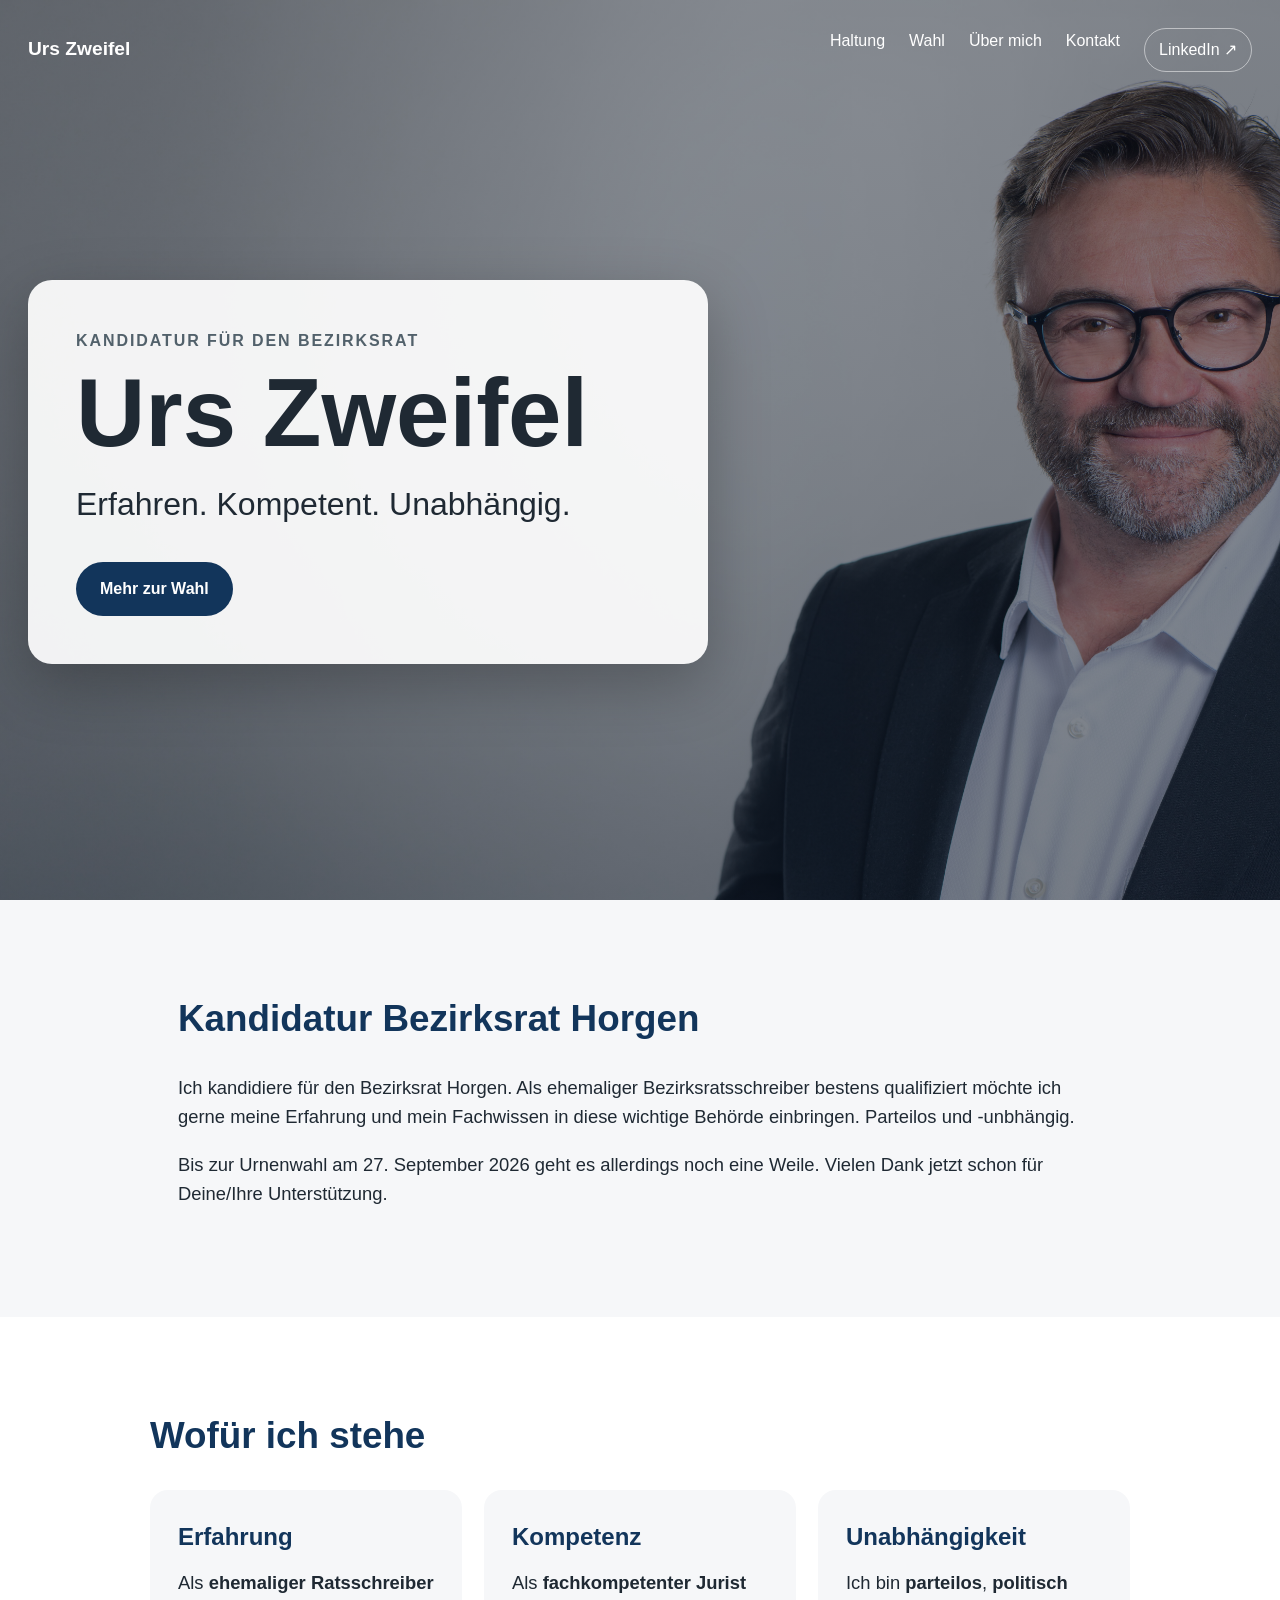
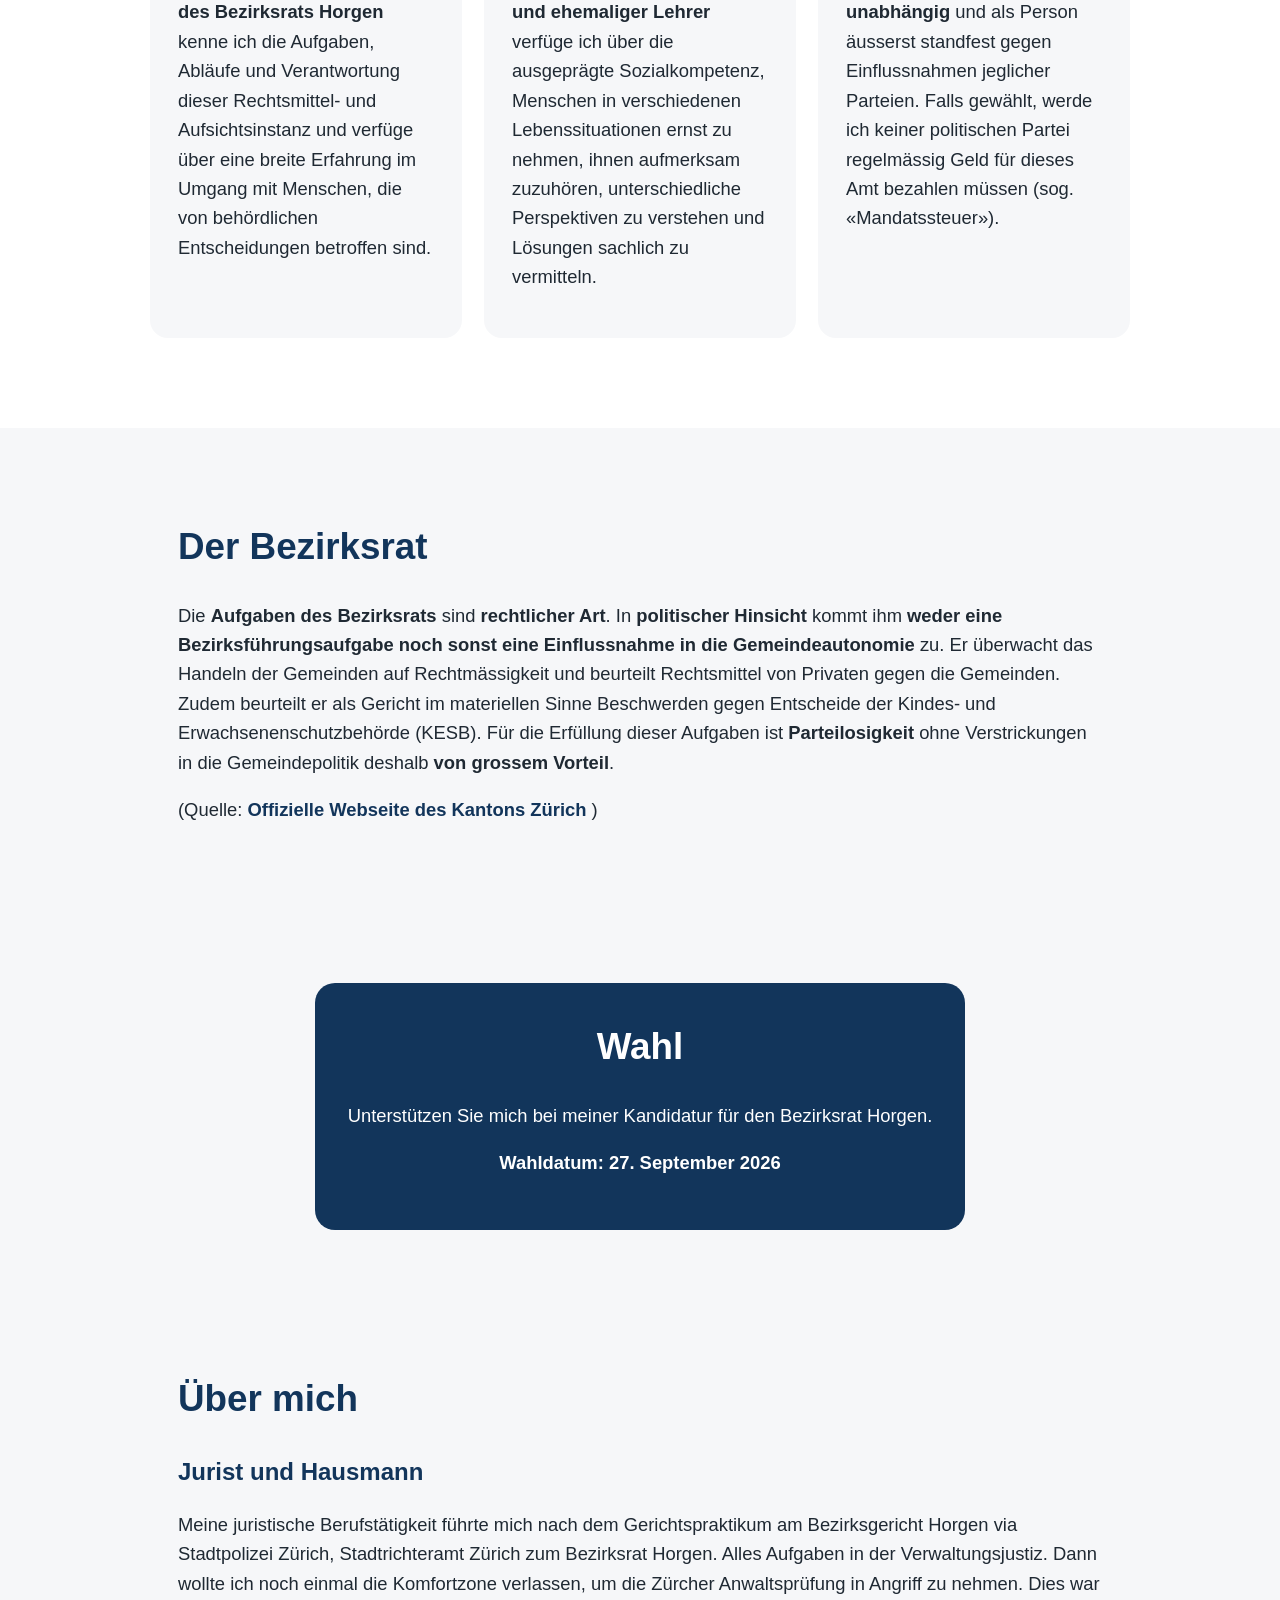
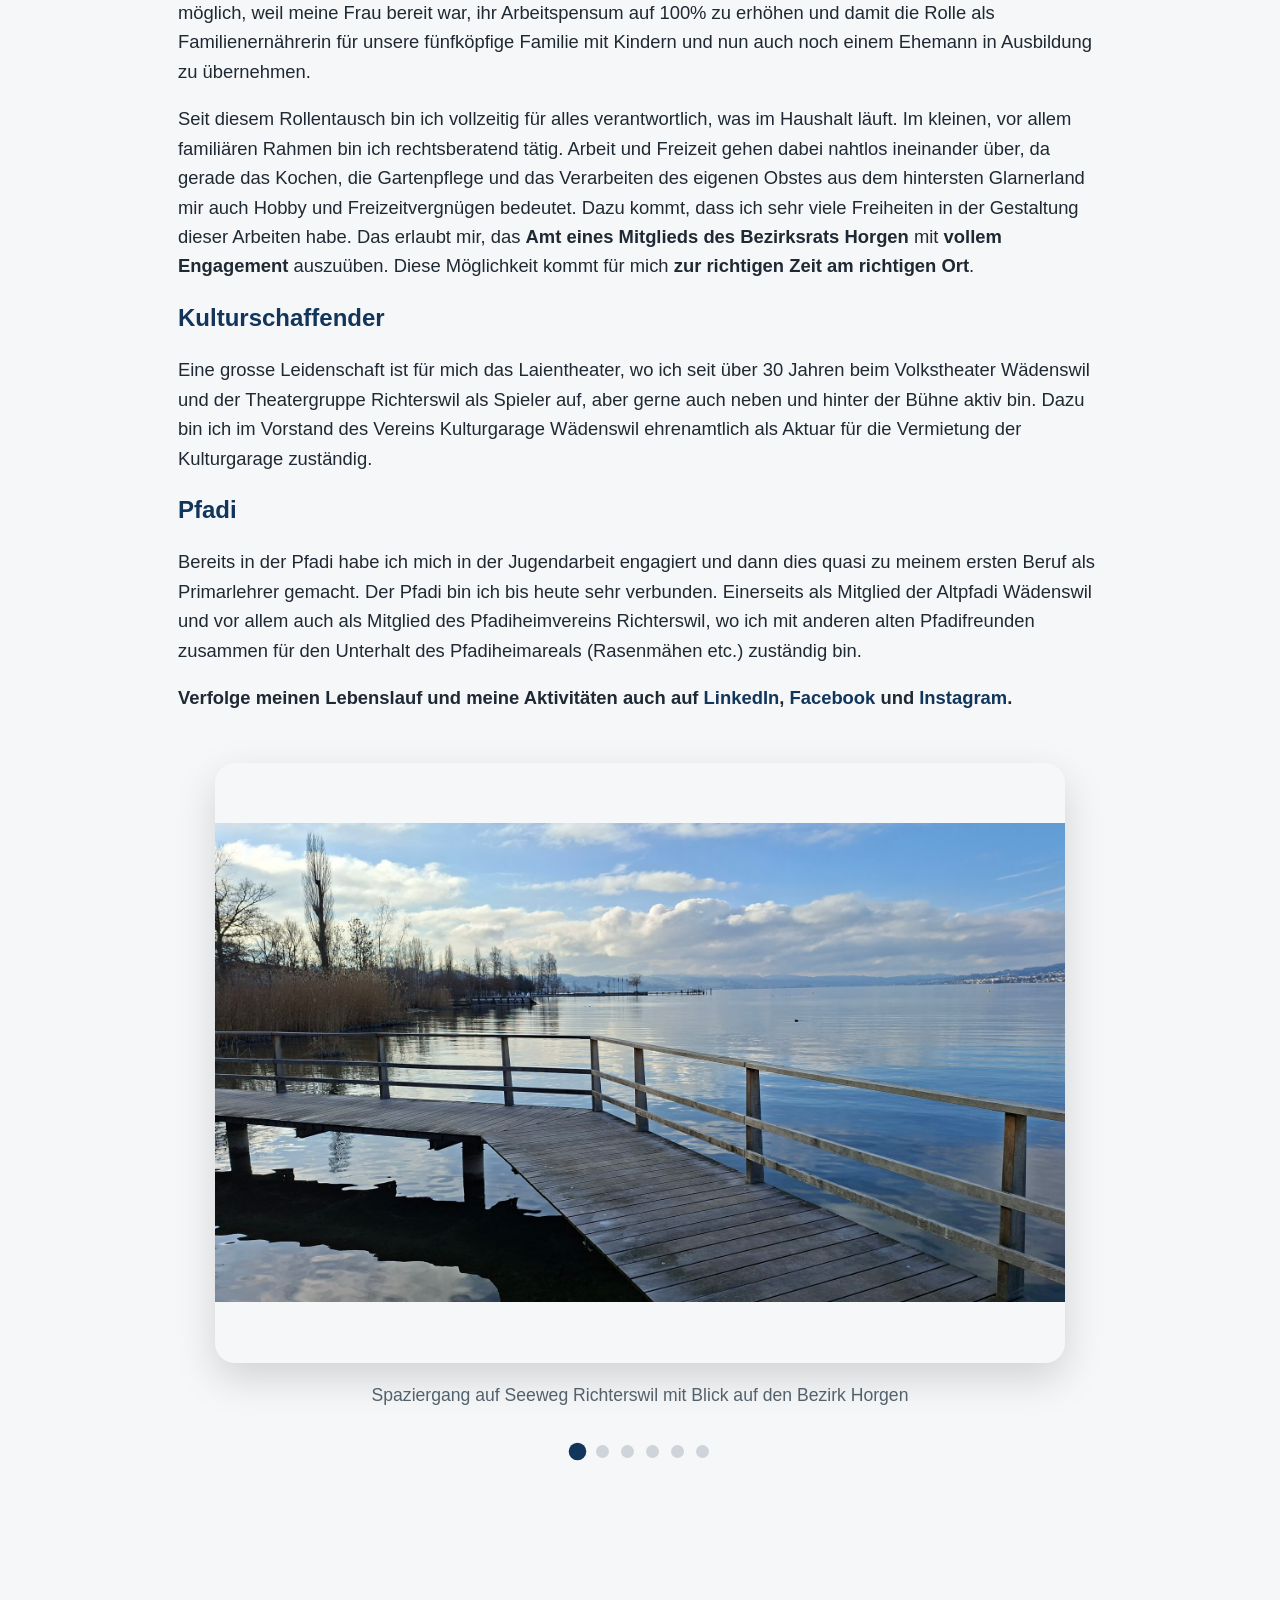
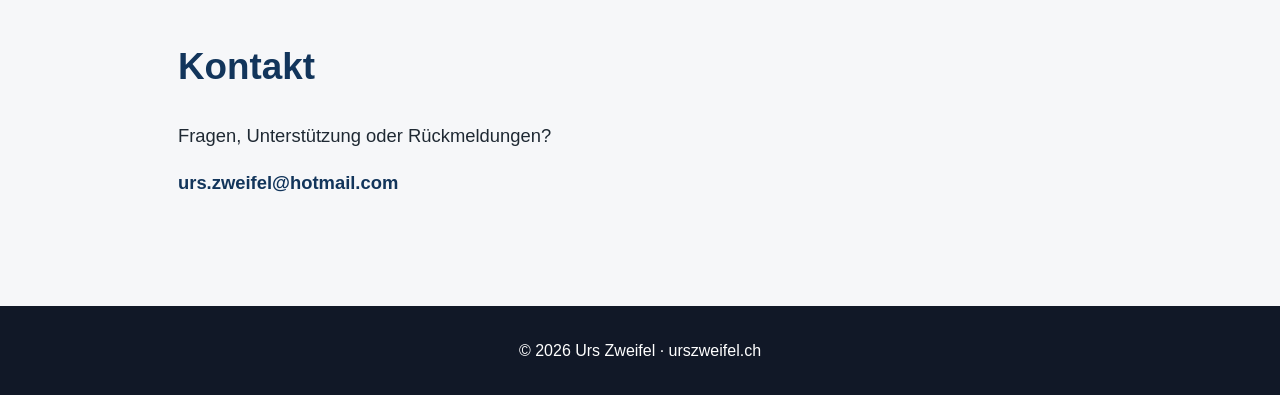
==== index.html @ 8e3e00e6 "fixed error syntax" ====
<!DOCTYPE html>

<html lang="de">
<head>
  <meta charset="UTF-8" />
  <meta name="viewport" content="width=device-width, initial-scale=1.0" />
  <title>Urs Zweifel – Bezirksrat</title>
  <link rel="icon" type="image/png" href="favicon.jpeg">
  <link rel="stylesheet" href="style.css" />
</head>

<body>

<header class="hero">
  <nav class="nav">
    <div class="logo">Urs Zweifel</div>
    <div class="nav-links">
      <a href="#haltung">Haltung</a>
      <a href="#wahl">Wahl</a>
      <a href="#ueber">Über mich</a>
      <a href="#kontakt">Kontakt</a>
      <a href="https://www.linkedin.com/in/urs-martin-zweifel-808043a4/"
       target="_blank"
       rel="noopener noreferrer">
       LinkedIn ↗
      </a>
    </div>
  </nav>

  <div class="hero-card">
    <p class="eyebrow">Kandidatur für den Bezirksrat</p>
    <h1>Urs Zweifel</h1>
    <h2>Erfahren. Kompetent. Unabhängig.</h2>
    <a href="#wahl" class="button">Mehr zur Wahl</a>
    <a href="https://www.linkedin.com/in/urs-martin-zweifel-808043a4/"
        class="button linkedin-button"
        target="_blank"
        rel="noopener noreferrer">
        LinkedIn ↗
    </a>  
  </div>
</header>

<main>
   <section class="section">
    <h2>Kandidatur Bezirksrat Horgen </h2>
    <p>Ich kandidiere für den Bezirksrat Horgen.  Als ehemaliger Bezirksratsschreiber 
      bestens qualifiziert möchte ich gerne meine Erfahrung und mein Fachwissen in 
      diese wichtige Behörde einbringen. Parteilos und -unbhängig.
    </p>
    <p>Bis zur Urnenwahl am 27. September 2026 geht es allerdings noch eine Weile. Vielen 
        Dank jetzt schon für Deine/Ihre Unterstützung.</p>
  </section>

  <section id="haltung" class="section alt">
    <h2>Wofür ich stehe</h2>
    <div class="cards">
      <div class="card">
        <h3>Erfahrung</h3>
        <p>
          Als <strong>ehemaliger Ratsschreiber des Bezirksrats Horgen</strong> kenne ich die Aufgaben, 
          Abläufe und Verantwortung dieser Rechtsmittel- und Aufsichtsinstanz und verfüge über eine 
          breite Erfahrung im Umgang mit Menschen, die von behördlichen Entscheidungen 
          betroffen sind. 
        </p>
      </div>
      <div class="card">
        <h3>Kompetenz</h3>
        <p>
          Als <strong>fachkompetenter Jurist und ehemaliger Lehrer</strong> verfüge 
          ich über die ausgeprägte Sozialkompetenz, Menschen 
          in verschiedenen Lebenssituationen ernst zu nehmen, ihnen aufmerksam zuzuhören, 
          unterschiedliche Perspektiven zu verstehen und Lösungen sachlich zu vermitteln.
        </p>
      </div>
      <div class="card">
        <h3>Unabhängigkeit</h3>
        <p>
          Ich bin <strong>parteilos</strong>, <strong>politisch unabhängig</strong> und als 
          Person äusserst standfest gegen 
          Einflussnahmen jeglicher Parteien. Falls gewählt, werde ich keiner politischen 
          Partei regelmässig Geld für dieses Amt bezahlen müssen (sog. «Mandatssteuer»). 
        </p>
      </div>
    </div>
  </section>

  <section class="section">
    <h2>Der Bezirksrat </h2>
    <p>
      Die <strong>Aufgaben des Bezirksrats</strong> sind <strong>rechtlicher Art</strong>. In <strong>politischer Hinsicht</strong> kommt ihm 
      <strong>weder eine Bezirksführungsaufgabe noch sonst eine Einflussnahme in die 
      Gemeindeautonomie</strong> zu. Er überwacht das Handeln der Gemeinden auf Rechtmässigkeit 
      und beurteilt Rechtsmittel von Privaten gegen die Gemeinden. Zudem beurteilt er als Gericht 
      im materiellen Sinne Beschwerden gegen Entscheide der Kindes- und Erwachsenenschutzbehörde 
      (KESB). Für die Erfüllung dieser Aufgaben ist <strong>Parteilosigkeit</strong> ohne 
      Verstrickungen in die Gemeindepolitik deshalb <strong>von grossem Vorteil</strong>. 
    </p>
    <p>
      (Quelle: 
      <a href="https://www.zh.ch/de/direktion-der-justiz-und-des-innern/statthalteraemter-bezirksratskanzleien.html#-1098118366"
         target="_blank"
         rel="noopener noreferrer">
        Offizielle Webseite des Kantons Zürich
      </a>
      )
    </p>
  </section>

  <section id="wahl" class="section highlight">
    <h2>Wahl</h2>
    <p>
      Unterstützen Sie mich bei meiner Kandidatur für den Bezirksrat Horgen.
    </p>
    <p>
      <strong>Wahldatum: 27. September 2026</strong>
    </p>
  </section>

  <section id="ueber" class="section">
    <h2>Über mich</h2>
    <h3>Jurist und Hausmann</h3>
    <p>
      Meine juristische Berufstätigkeit führte mich nach dem Gerichtspraktikum am 
      Bezirksgericht Horgen via Stadtpolizei Zürich, Stadtrichteramt Zürich zum Bezirksrat 
      Horgen. Alles Aufgaben in der Verwaltungsjustiz. Dann wollte ich noch einmal die 
      Komfortzone verlassen, um die Zürcher Anwaltsprüfung in Angriff zu nehmen. Dies 
      war möglich, weil meine Frau bereit war, ihr Arbeitspensum auf 100% zu erhöhen 
      und damit die Rolle als Familienernährerin für unsere fünfköpfige Familie mit Kindern 
      und nun auch noch einem Ehemann in Ausbildung zu übernehmen.
    </p>
    <p>
      Seit diesem Rollentausch bin ich vollzeitig für alles verantwortlich, 
      was im Haushalt läuft. Im kleinen, vor allem familiären Rahmen bin ich rechtsberatend 
      tätig. Arbeit und Freizeit gehen dabei nahtlos ineinander über, da gerade das Kochen, 
      die Gartenpflege und das Verarbeiten des eigenen Obstes aus dem hintersten Glarnerland 
      mir auch Hobby und Freizeitvergnügen bedeutet. Dazu kommt, dass ich sehr viele 
      Freiheiten in der Gestaltung dieser Arbeiten habe. Das erlaubt 
      mir, das <strong>Amt eines Mitglieds des Bezirksrats Horgen</strong> mit <strong>vollem Engagement</strong> auszuüben. 
      Diese Möglichkeit kommt für mich <strong>zur richtigen Zeit am richtigen Ort</strong>. 
    </p>
    <h3>Kulturschaffender</h3>
    <p>
      Eine grosse Leidenschaft ist für mich das Laientheater, wo ich seit über 30 Jahren beim 
      Volkstheater Wädenswil und der Theatergruppe Richterswil als Spieler auf,
       aber gerne auch neben und hinter der Bühne aktiv bin. Dazu bin ich im Vorstand des Vereins Kulturgarage Wädenswil 
       ehrenamtlich als Aktuar für die Vermietung der Kulturgarage zuständig.
    </p>
    <h3>Pfadi</h3>
    <p>Bereits in der Pfadi habe ich mich in der Jugendarbeit engagiert und dann dies quasi 
      zu meinem ersten Beruf als Primarlehrer gemacht. Der Pfadi bin ich bis heute sehr verbunden. 
      Einerseits als Mitglied der Altpfadi Wädenswil und vor allem auch als Mitglied des Pfadiheimvereins Richterswil, 
      wo ich mit anderen alten Pfadifreunden zusammen für den Unterhalt des Pfadiheimareals (Rasenmähen etc.) 
      zuständig bin.
    </p>
    <p>
      <strong>Verfolge meinen Lebenslauf und meine Aktivitäten auch auf
      <a href="https://www.linkedin.com/in/urs-martin-zweifel-808043a4/"
        target="_blank"
        rel="noopener noreferrer">
        LinkedIn</a>,
      <a href="https://www.facebook.com/urs.zweifel/"
        target="_blank"
        rel="noopener noreferrer">
        Facebook</a> und
      <a href="https://www.instagram.com/uzweifel/"
        target="_blank"
        rel="noopener noreferrer">
        Instagram</a>.
    </strong>
    </p>

    <div class="gallery">
        <button class="gallery-arrow left"
            onclick="previousSlide()">
        &#10094;
      </button>

      <img id="gallery-image"
          src="bilder/Spaziergang auf Seeweg Richterswil mit Blick auf den Bezirk Horgen.jpg"
          alt="Urs Zweifel">

      <button class="gallery-arrow right"
            onclick="nextSlide()">
        &#10095;
      </button>

      <p id="gallery-caption">
        Spaziergang auf Seeweg Richterswil mit Blick auf den Bezirk Horgen
      </p>

      <div class="gallery-dots">
        <span class="dot active" onclick="showSlide(0)"></span>
        <span class="dot" onclick="showSlide(1)"></span>
        <span class="dot" onclick="showSlide(2)"></span>
        <span class="dot" onclick="showSlide(3)"></span>
        <span class="dot" onclick="showSlide(4)"></span>
        <span class="dot" onclick="showSlide(5)"></span>
      </div>

    </div>
  </section>

  <section id="kontakt" class="section">
    <h2>Kontakt</h2>
    <p>Fragen, Unterstützung oder Rückmeldungen?</p>
    <p><a href="mailto:urs.zweifel@hotmail.com">urs.zweifel@hotmail.com</a></p>
  </section>
</main>

<footer>
  <p>© 2026 Urs Zweifel · urszweifel.ch</p>
</footer>

<script>
const images = [
  "bilder/Spaziergang auf Seeweg Richterswil mit Blick auf den Bezirk Horgen.jpg",
  "bilder/Eigener Bio Apfelmost in Handarbeit.jpg",
  "bilder/Am Lichtpult bei der Theatergruppe Richterswil.jpg",
  "bilder/In Gina Gionfriddos Rapture, Blister, Burn beim Volkstheater Wädenswil.jpg",
  "bilder/Feini eigni Chriesi.jpg",
  "bilder/Mein Baumgärtli In Linthal GL.jpg",
];

const captions = [
  "Spaziergang auf Seeweg Richterswil mit Blick auf den Bezirk Horgen",
  "Eigener Bio Apfelmost in Handarbeit",
  "Am Lichtpult bei der Theatergruppe Richterswil",
  "In Gina Gionfriddos Rapture, Blister, Burn beim Volkstheater Wädenswil",
  "Feini eigni Chriesi",
  "Mein Baumgärtli in Linthal GL"
];

let currentImage = 0;
let slideInterval = setInterval(nextSlide, 6000);

function showSlide(index) {
  currentImage = index;

  document.getElementById("gallery-image").src = images[index];
  document.getElementById("gallery-caption").textContent = captions[index];

  document.querySelectorAll(".dot").forEach(dot => {
    dot.classList.remove("active");
  });

  document.querySelectorAll(".dot")[index].classList.add("active");

  clearInterval(slideInterval);
  slideInterval = setInterval(nextSlide, 6000);
}

function nextSlide() {
  currentImage++;

  if (currentImage >= images.length) {
    currentImage = 0;
  }

  showSlide(currentImage);
}

function previousSlide() {

    currentImage--;

    if (currentImage < 0) {
        currentImage = images.length - 1;
    }

    showSlide(currentImage);
}
</script>
</body>
</html>
---- style.css ----
* {
  box-sizing: border-box;
  margin: 0;
  padding: 0;
}

body {
  font-family: -apple-system, BlinkMacSystemFont, "Segoe UI", Arial, sans-serif;
  color: #1f2933;
  line-height: 1.6;
  background: #f6f7f9;
}

.hero {
  min-height: 100vh;
  background:
    linear-gradient(rgba(10, 20, 35, 0.45), rgba(10, 20, 35, 0.55)),
    url("urs-zweifel.jpg") center/cover no-repeat;
  display: flex;
  flex-direction: column;
  padding: 28px;
}

/* Mobile hero adjustment */
@media (max-width: 600px) {
  .hero {
    background:
      linear-gradient(rgba(10, 20, 35, 0.45), rgba(10, 20, 35, 0.55)),
      url("urs-zweifel-mobile.jpg") center/cover no-repeat;
  }
}

.nav {
  display: flex;
  justify-content: space-between;
  align-items: center;
  color: white;
}

.logo {
  font-weight: 700;
  font-size: 1.2rem;
}

.nav-links {
  display: flex;
  gap: 24px;
}

.nav-links a[href*="linkedin"] {
    border: 1px solid rgba(255,255,255,0.5);
    padding: 8px 14px;
    border-radius: 999px;
}
.nav a {
  color: white;
  text-decoration: none;
  font-weight: 500;
}

.hero-card {
  margin: auto 0;
  max-width: 680px;
  background: rgba(255, 255, 255, 0.92);
  padding: 48px;
  border-radius: 24px;
  box-shadow: 0 20px 60px rgba(0,0,0,0.25);
}

.eyebrow {
  text-transform: uppercase;
  letter-spacing: 0.12em;
  color: #52616b;
  font-weight: 700;
  margin-bottom: 12px;
}

h1 {
  font-size: clamp(3rem, 8vw, 6rem);
  line-height: 1;
  margin-bottom: 18px;
}

.hero-card h2 {
  font-size: clamp(1.3rem, 3vw, 2rem);
  font-weight: 500;
  margin-bottom: 32px;
}

.button {
  display: inline-block;
  background: #12355b;
  color: white;
  padding: 14px 24px;
  border-radius: 999px;
  text-decoration: none;
  font-weight: 700;
}

.section {
  max-width: 980px;
  margin: 0 auto;
  padding: 90px 28px;
}

.section h2 {
  font-size: 2.3rem;
  margin-bottom: 24px;
  color: #12355b;
}

.section h3 {
  font-size: 1.5rem;
  margin-bottom: 18px;
  color: #12355b;
}

.section p {
  font-size: 1.15rem;
  margin-bottom: 18px;
}

.alt {
  max-width: none;
  background: white;
}

.alt > h2,
.alt > .cards {
  max-width: 980px;
  margin-left: auto;
  margin-right: auto;
}

.cards {
  display: grid;
  grid-template-columns: repeat(3, 1fr);
  gap: 22px;
}

.card {
  background: #f6f7f9;
  padding: 28px;
  border-radius: 18px;
}

.card h3 {
  color: #12355b;
  margin-bottom: 12px;
}

.highlight {
  background: #12355b;
  color: white;
  max-width: 650px;
  margin: 50px auto;

  padding: 35px 30px;

  border-radius: 20px;

  text-align: center;
}

.highlight h2 {
  color: white;
}

.placeholder {
  opacity: 0.8;
  font-style: italic;
}

a {
  color: #12355b;
}

footer {
  text-align: center;
  padding: 32px;
  background: #111827;
  color: white;
}

@media (max-width: 600px) {
  .nav {
    display: flex;
    flex-direction: column;
    align-items: flex-start;
    gap: 12px;
  }

  .nav-links {
    display: flex;
    flex-wrap: wrap;
    gap: 10px;
  }

  .nav-links a {
    font-size: 0.85rem;
    padding: 6px 10px;
    background: rgba(255, 255, 255, 0.18);
    border-radius: 999px;
  }


  .hero {
    padding: 18px;
  }

  .hero-card {
    padding: 32px 24px;
  }

  .cards {
    grid-template-columns: 1fr;
  }

  .section {
    padding: 65px 22px;
  }
}

.gallery {
    position: relative;
    margin-top: 50px;
    display: flex;
    flex-direction: column;
    align-items: center;
    text-align: center;
}

.gallery img {
    width: 100%;
    max-width: 850px;

    height: 600px;

    object-fit: contain;
    object-position: center center;

    background: #f6f7f9;

    border-radius: 20px;
    box-shadow: 0 15px 40px rgba(0,0,0,.15);

    transition: opacity .25s ease;

    user-select: none;
    -webkit-user-select: none;
    -webkit-user-drag: none;
}

@media (max-width: 900px) {
    .gallery img {
        height: 450px;
    }
}

.gallery-arrow {
    position: absolute;
    top: 42%;
    transform: translateY(-50%);

    width: 52px;
    height: 52px;

    border: none;
    border-radius: 50%;

    background: rgba(18,53,91,.55);
    backdrop-filter: blur(8px);

    color: white;
    font-size: 1.8rem;
    font-weight: 300;

    cursor: pointer;

    opacity: 0;

    transition:
        opacity .25s ease,
        background .25s ease,
        transform .25s ease;

    z-index: 20;
}

.gallery:hover .gallery-arrow {
    opacity: 1;
}

.gallery-arrow:hover {
    background: rgba(18,53,91,.95);
    transform: translateY(-50%) scale(1.08);
}

.gallery-arrow.left {
    left: 22px;
}

.gallery-arrow.right {
    right: 22px;
}

#gallery-caption {
    margin-top: 18px;
    font-size: 1.1rem;
    font-weight: 500;
    color: #52616b;
}

.gallery-dots {
    margin-top: 18px;
    display: flex;
    gap: 12px;
}

.dot {
    width: 13px;
    height: 13px;

    border-radius: 50%;

    background: #cfd4da;

    cursor: pointer;

    transition: all .25s ease;
}

.dot:hover {
    transform: scale(1.2);
}

.dot.active {
    background: #12355b;
    transform: scale(1.35);
}

.section a {
color: #12355b;
font-weight: 600;
text-decoration: none;
}

.section a:hover {
text-decoration: underline;
}

.linkedin-button {
  display: none;
}

/* Responsive improvements: tablet + mobile */

img {
  max-width: 100%;
  height: auto;
}

html {
  scroll-behavior: smooth;
}

/* Tablet */
@media (max-width: 900px) {
  .hero {
    min-height: 85vh;
    padding: 22px;
  }

  .hero-card {
    max-width: 620px;
    padding: 36px 28px;
  }

  h1 {
    font-size: clamp(2.8rem, 11vw, 5rem);
  }

  .hero-card h2 {
    font-size: 1.5rem;
  }

  .section {
    padding: 70px 24px;
  }

  .section h2 {
    font-size: 2rem;
  }

  .section p {
    font-size: 1.08rem;
  }

  .cards {
    grid-template-columns: 1fr;
    gap: 18px;
  }

  .card {
    padding: 24px;
  }

  .gallery-arrow {

      opacity: 1;

      width: 42px;
      height: 42px;

      font-size: 1.35rem;

      background: rgba(18,53,91,.75);
  }

  .gallery-arrow.left {
      left: 10px;
  }

  .gallery-arrow.right {
      right: 10px;
  }

  .gallery-dots {
      gap: 10px;
  }

  .dot {
      width: 11px;
      height: 11px;
  }

   .nav-links {
    display: none !important;
  }

  .linkedin-button {
    display: inline-block;

    margin-top: 10px;
    margin-left: 0;

    background: #0a66c2;
  }
}

/* Mobile */
@media (max-width: 600px) {
  .hero {
      min-height: 78vh;

      padding: 16px;

      justify-content: flex-end;

      background:
        linear-gradient(rgba(10, 20, 35, 0.45), rgba(10, 20, 35, 0.55)),
        url("urs-zweifel-mobile.jpg") center/cover no-repeat;
  }

  .hero-card {
      margin-top: auto;

      margin-bottom: 12px;

      max-width: 320px;

      padding: 18px 16px;

      border-radius: 14px;

      background: rgba(255, 255, 255, 0.88);

      box-shadow: 0 10px 25px rgba(0,0,0,0.15);
  }

  .eyebrow {
      font-size: 0.65rem;
      letter-spacing: 0.08em;
      margin-bottom: 8px;
  }

  h1 {
      font-size: 2.3rem;
      line-height: 1;
      margin-bottom: 10px;
  }

  .hero-card h2 {
      font-size: 1rem;
      font-weight: 500;
      margin-bottom: 18px;
  }

  .button {
      width: auto;
      display: inline-block;

      padding: 10px 16px;

      font-size: 0.9rem;

      text-align: center;
  }

  .section {
    padding: 55px 18px;
  }

  .section h2 {
    font-size: 1.8rem;
    margin-bottom: 18px;
  }

  .section p {
    font-size: 1.02rem;
  }

  .card {
    padding: 22px;
    border-radius: 16px;
  }

  .highlight {
    border-radius: 0;
    margin-top: 20px;
    margin-bottom: 20px;
  }

  .gallery {
    margin-top: 35px;
  }

  .gallery img {
        height: 340px;
    }

  #gallery-caption {
    font-size: 1rem;
    padding: 0 8px;
  }

  .gallery-dots {
    gap: 10px;
  }

  .dot {
    width: 12px;
    height: 12px;
  }

  footer {
    font-size: 0.9rem;
    padding: 26px 18px;
  }

   .linkedin-button {
    display: inline-block;
    margin-top: 10px;
    margin-left: 0;
    background: #0a66c2;
  }

  .nav-links {
    display: none !important;
  }
}
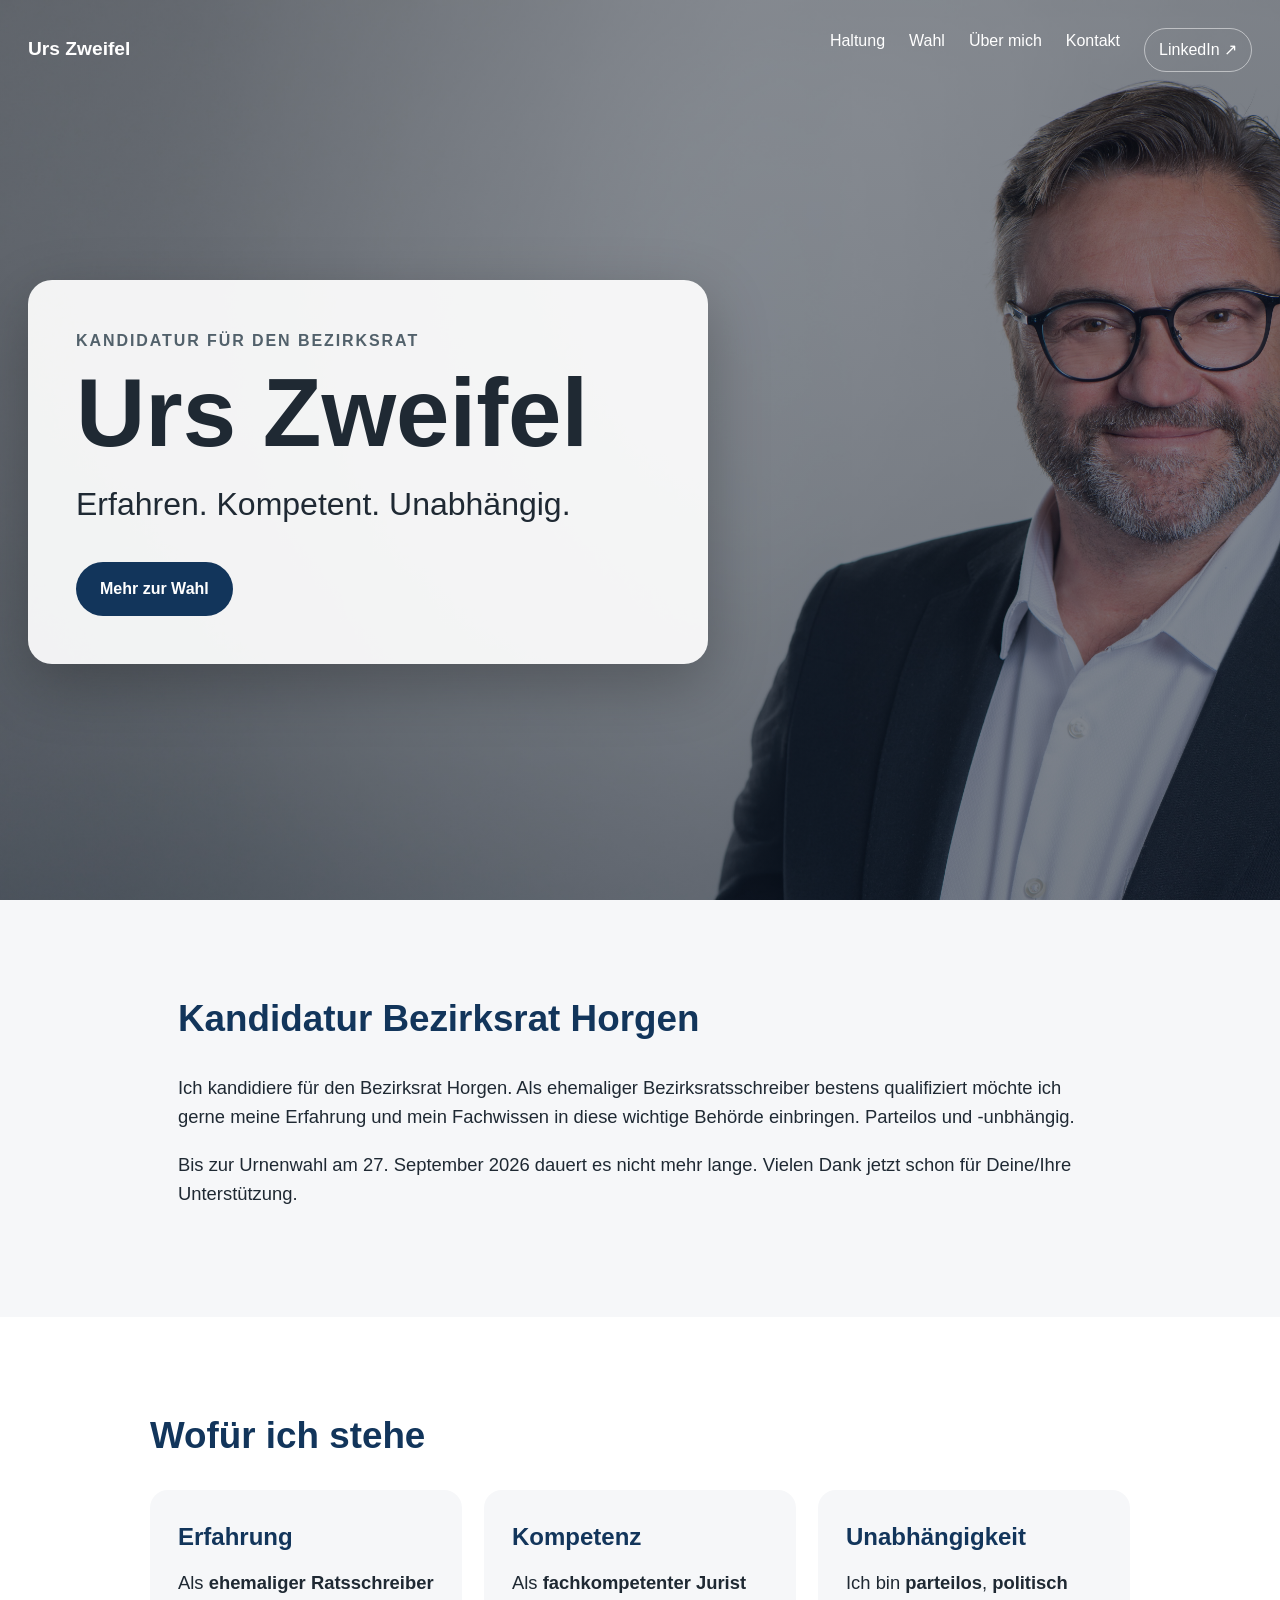
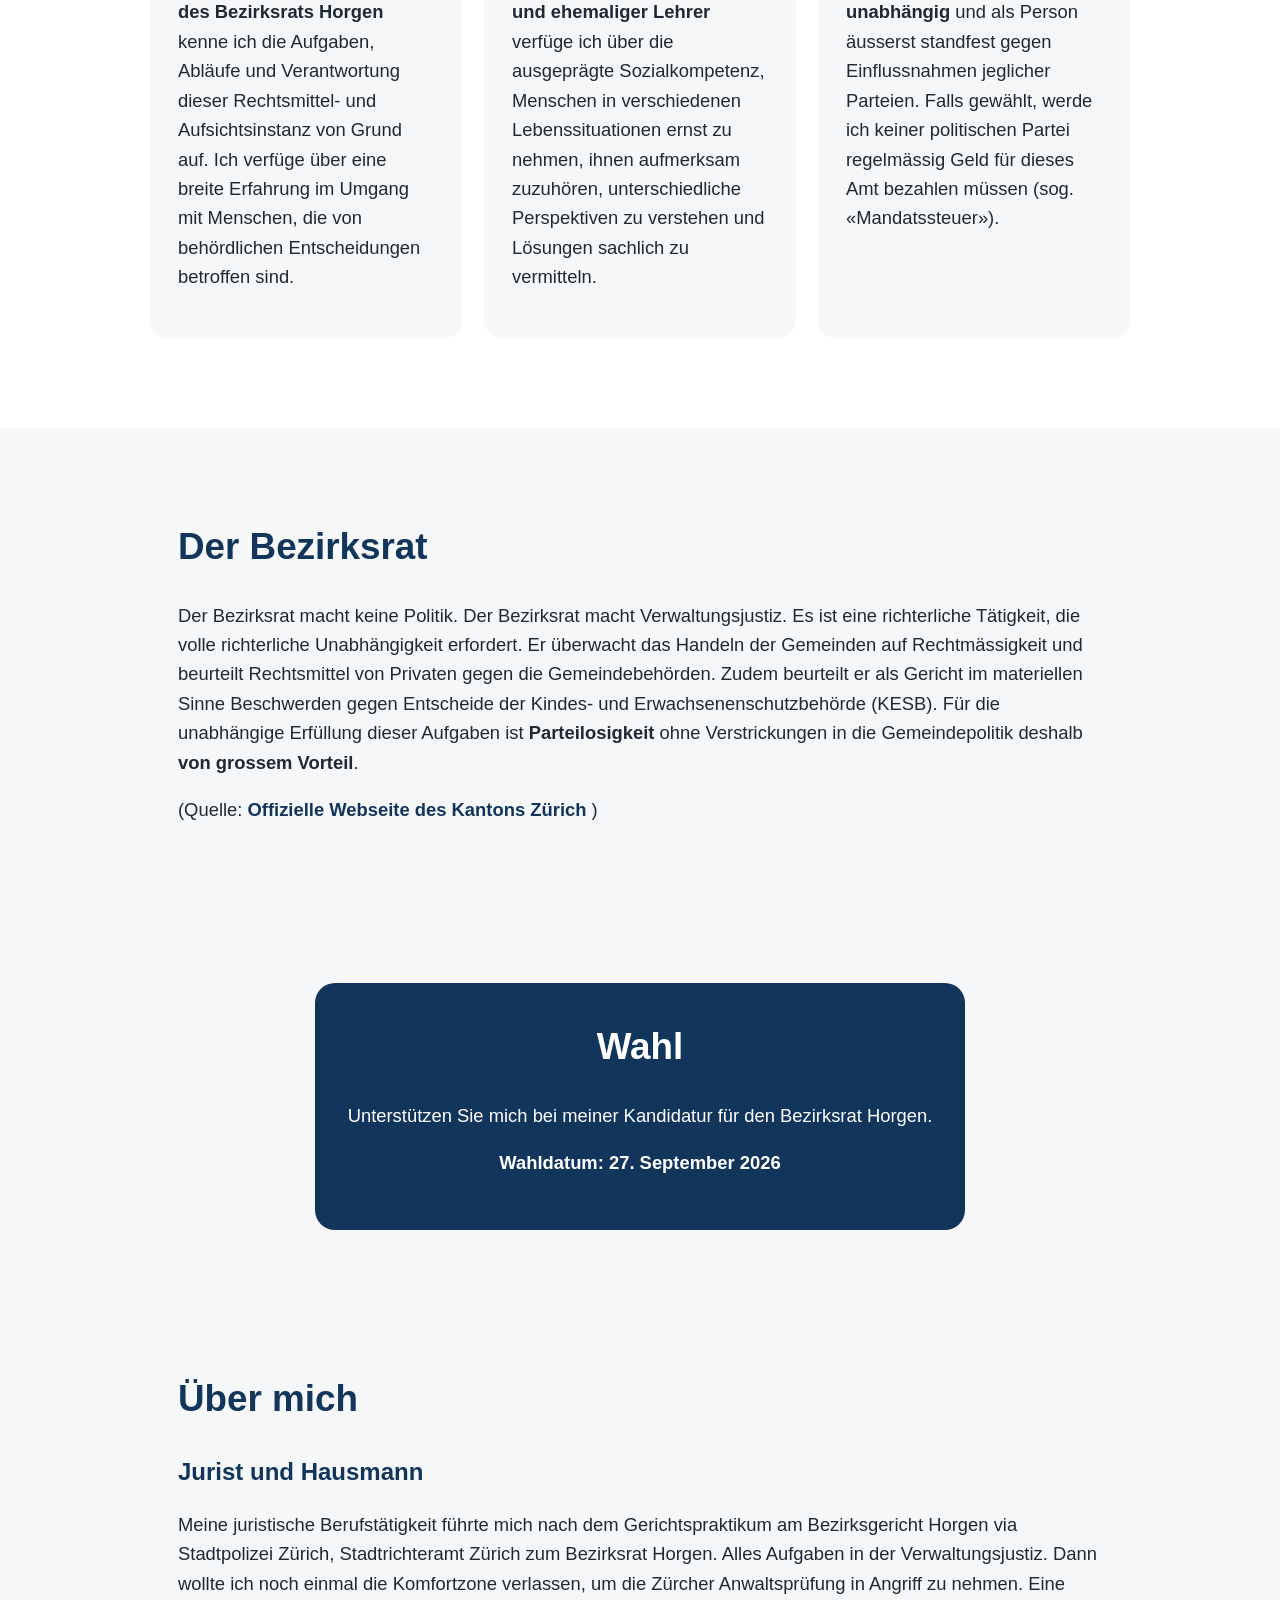
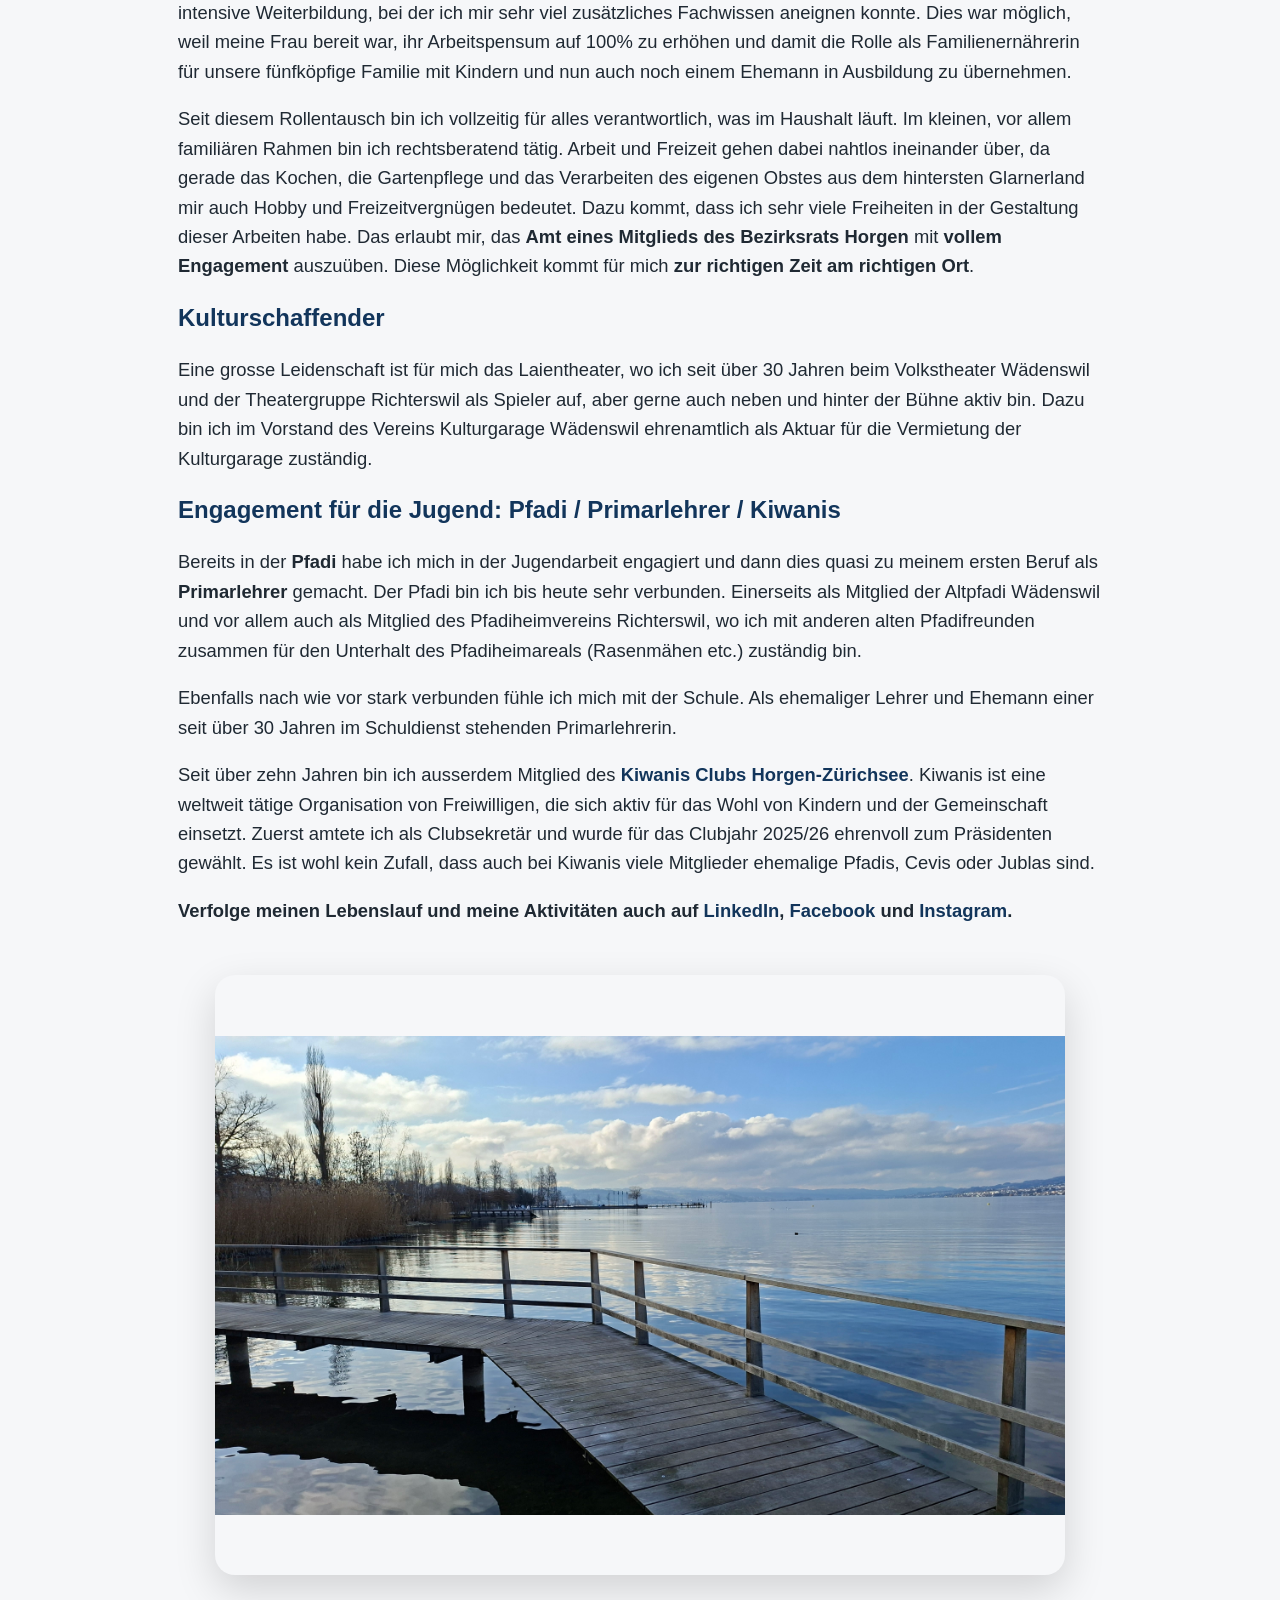
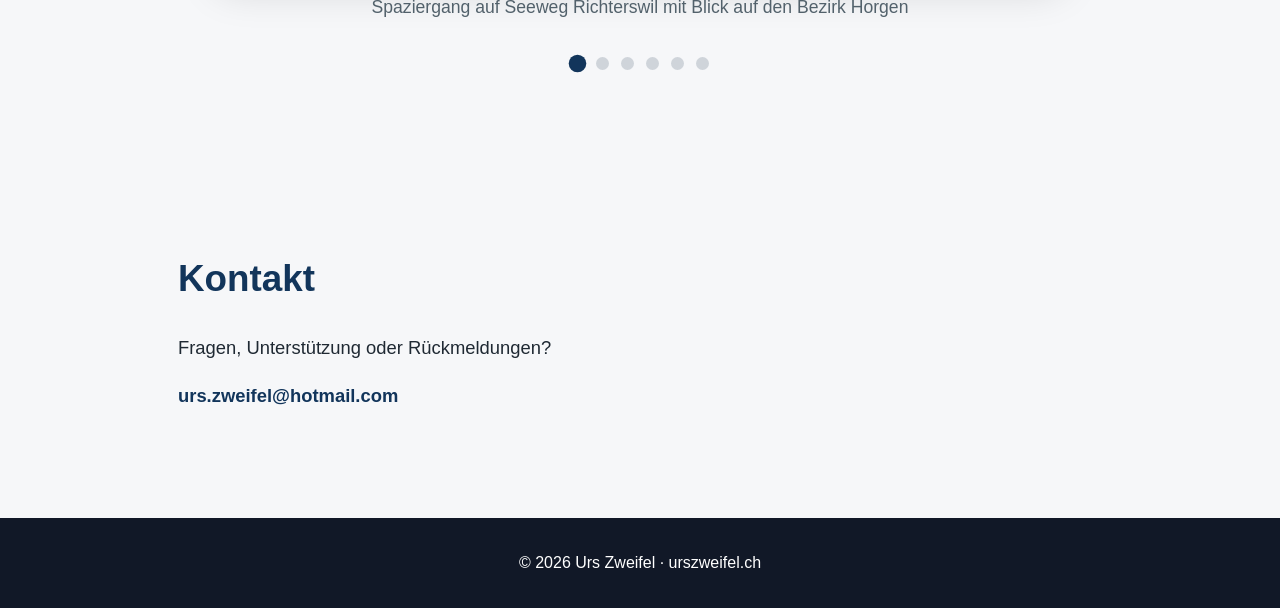
==== commit ddabc24a: "changed the text" ====
--- a/index.html
+++ b/index.html
@@ -48,7 +48,7 @@
       bestens qualifiziert möchte ich gerne meine Erfahrung und mein Fachwissen in 
       diese wichtige Behörde einbringen. Parteilos und -unbhängig.
     </p>
-    <p>Bis zur Urnenwahl am 27. September 2026 geht es allerdings noch eine Weile. Vielen 
+    <p>Bis zur Urnenwahl am 27. September 2026 dauert es nicht mehr lange. Vielen 
         Dank jetzt schon für Deine/Ihre Unterstützung.</p>
   </section>
 
@@ -59,7 +59,7 @@
         <h3>Erfahrung</h3>
         <p>
           Als <strong>ehemaliger Ratsschreiber des Bezirksrats Horgen</strong> kenne ich die Aufgaben, 
-          Abläufe und Verantwortung dieser Rechtsmittel- und Aufsichtsinstanz und verfüge über eine 
+          Abläufe und Verantwortung dieser Rechtsmittel- und Aufsichtsinstanz von Grund auf. Ich verfüge über eine 
           breite Erfahrung im Umgang mit Menschen, die von behördlichen Entscheidungen 
           betroffen sind. 
         </p>
@@ -88,12 +88,11 @@
   <section class="section">
     <h2>Der Bezirksrat </h2>
     <p>
-      Die <strong>Aufgaben des Bezirksrats</strong> sind <strong>rechtlicher Art</strong>. In <strong>politischer Hinsicht</strong> kommt ihm 
-      <strong>weder eine Bezirksführungsaufgabe noch sonst eine Einflussnahme in die 
-      Gemeindeautonomie</strong> zu. Er überwacht das Handeln der Gemeinden auf Rechtmässigkeit 
-      und beurteilt Rechtsmittel von Privaten gegen die Gemeinden. Zudem beurteilt er als Gericht 
+      Der Bezirksrat macht keine Politik. Der Bezirksrat macht Verwaltungsjustiz. Es ist eine richterliche Tätigkeit, die volle richterliche Unabhängigkeit erfordert.
+      Er überwacht das Handeln der Gemeinden auf Rechtmässigkeit 
+      und beurteilt Rechtsmittel von Privaten gegen die Gemeindebehörden. Zudem beurteilt er als Gericht 
       im materiellen Sinne Beschwerden gegen Entscheide der Kindes- und Erwachsenenschutzbehörde 
-      (KESB). Für die Erfüllung dieser Aufgaben ist <strong>Parteilosigkeit</strong> ohne 
+      (KESB). Für die unabhängige Erfüllung dieser Aufgaben ist <strong>Parteilosigkeit</strong> ohne 
       Verstrickungen in die Gemeindepolitik deshalb <strong>von grossem Vorteil</strong>. 
     </p>
     <p>
@@ -124,7 +123,8 @@
       Meine juristische Berufstätigkeit führte mich nach dem Gerichtspraktikum am 
       Bezirksgericht Horgen via Stadtpolizei Zürich, Stadtrichteramt Zürich zum Bezirksrat 
       Horgen. Alles Aufgaben in der Verwaltungsjustiz. Dann wollte ich noch einmal die 
-      Komfortzone verlassen, um die Zürcher Anwaltsprüfung in Angriff zu nehmen. Dies 
+      Komfortzone verlassen, um die Zürcher Anwaltsprüfung in Angriff zu nehmen. Eine intensive Weiterbildung,
+       bei der ich mir sehr viel zusätzliches Fachwissen aneignen konnte.  Dies 
       war möglich, weil meine Frau bereit war, ihr Arbeitspensum auf 100% zu erhöhen 
       und damit die Rolle als Familienernährerin für unsere fünfköpfige Familie mit Kindern 
       und nun auch noch einem Ehemann in Ausbildung zu übernehmen.
@@ -146,12 +146,27 @@
        aber gerne auch neben und hinter der Bühne aktiv bin. Dazu bin ich im Vorstand des Vereins Kulturgarage Wädenswil 
        ehrenamtlich als Aktuar für die Vermietung der Kulturgarage zuständig.
     </p>
-    <h3>Pfadi</h3>
-    <p>Bereits in der Pfadi habe ich mich in der Jugendarbeit engagiert und dann dies quasi 
-      zu meinem ersten Beruf als Primarlehrer gemacht. Der Pfadi bin ich bis heute sehr verbunden. 
+    <h3>Engagement für die Jugend: Pfadi / Primarlehrer / Kiwanis</h3>
+    <p>Bereits in der <strong>Pfadi</strong> habe ich mich in der Jugendarbeit engagiert und dann dies quasi 
+      zu meinem ersten Beruf als <strong>Primarlehrer</strong> gemacht. Der Pfadi bin ich bis heute sehr verbunden. 
       Einerseits als Mitglied der Altpfadi Wädenswil und vor allem auch als Mitglied des Pfadiheimvereins Richterswil, 
       wo ich mit anderen alten Pfadifreunden zusammen für den Unterhalt des Pfadiheimareals (Rasenmähen etc.) 
       zuständig bin.
+    </p>
+    <p>
+      Ebenfalls nach wie vor stark verbunden fühle ich mich mit der Schule. Als ehemaliger 
+      Lehrer und Ehemann einer seit über 30 Jahren im Schuldienst stehenden Primarlehrerin.
+    </p>
+    <p>
+      Seit über zehn Jahren bin ich ausserdem Mitglied des 
+      <a href="https://horgen.kiwanis.ch/index.cfm"
+        target="_blank"
+        rel="noopener noreferrer">
+        Kiwanis Clubs Horgen-Zürichsee</a>. Kiwanis ist 
+      eine weltweit tätige Organisation von Freiwilligen, die sich aktiv für das Wohl von 
+      Kindern und der Gemeinschaft einsetzt. Zuerst amtete ich als Clubsekretär und wurde 
+      für das Clubjahr 2025/26 ehrenvoll zum Präsidenten gewählt. Es ist wohl kein Zufall, 
+      dass auch bei Kiwanis viele Mitglieder ehemalige Pfadis, Cevis oder Jublas sind.  
     </p>
     <p>
       <strong>Verfolge meinen Lebenslauf und meine Aktivitäten auch auf
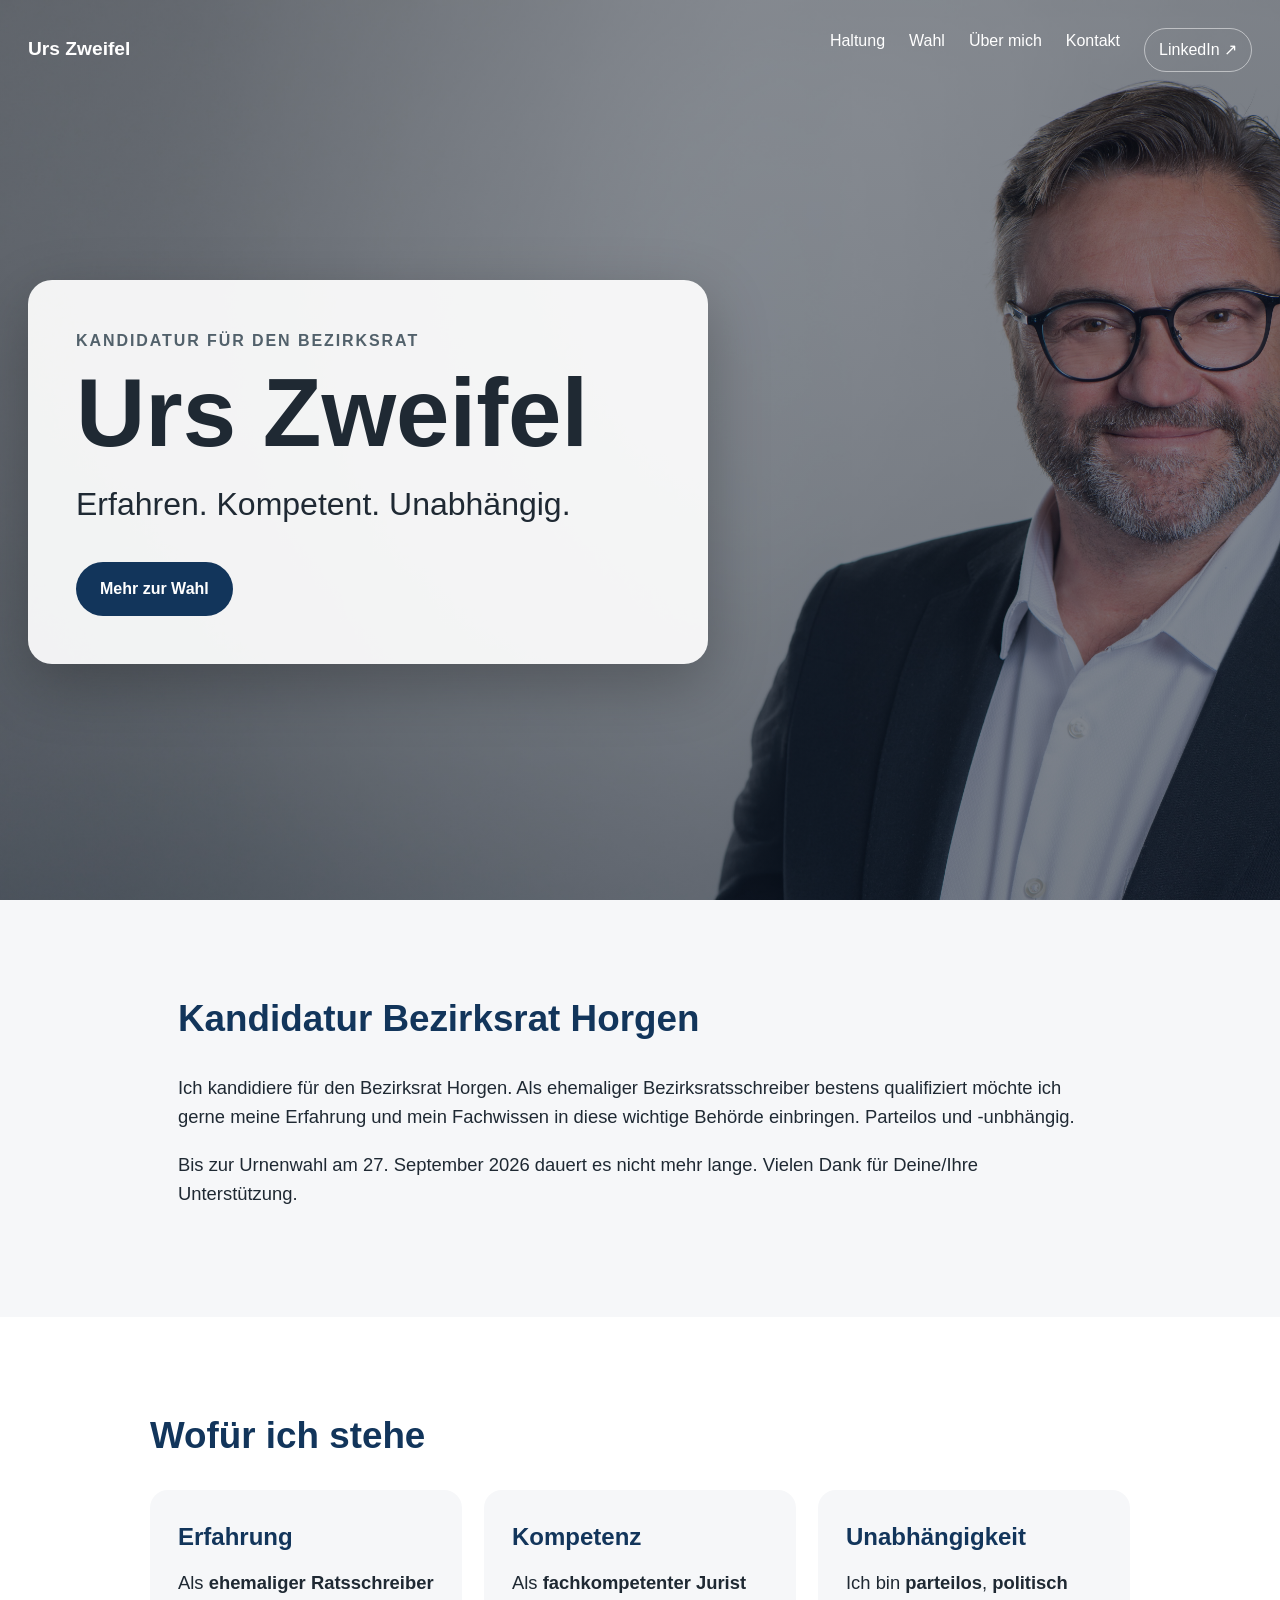
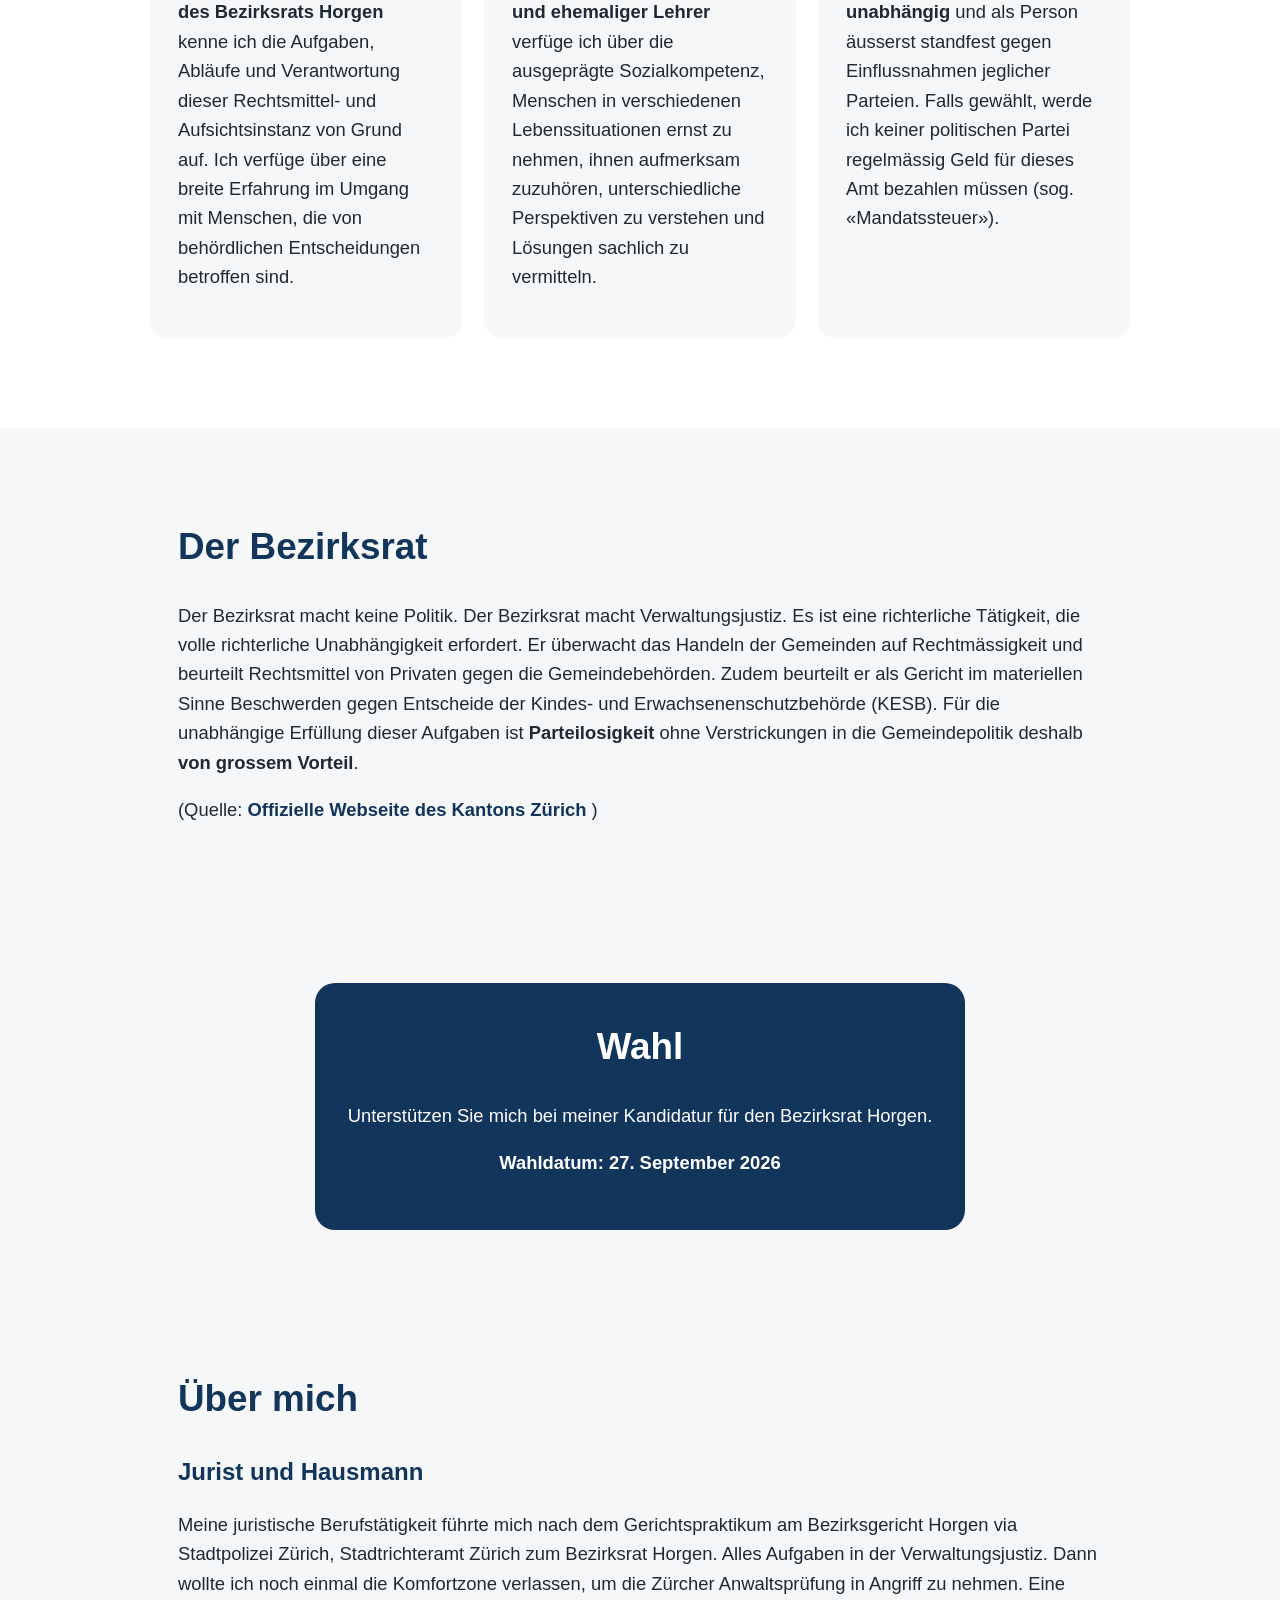
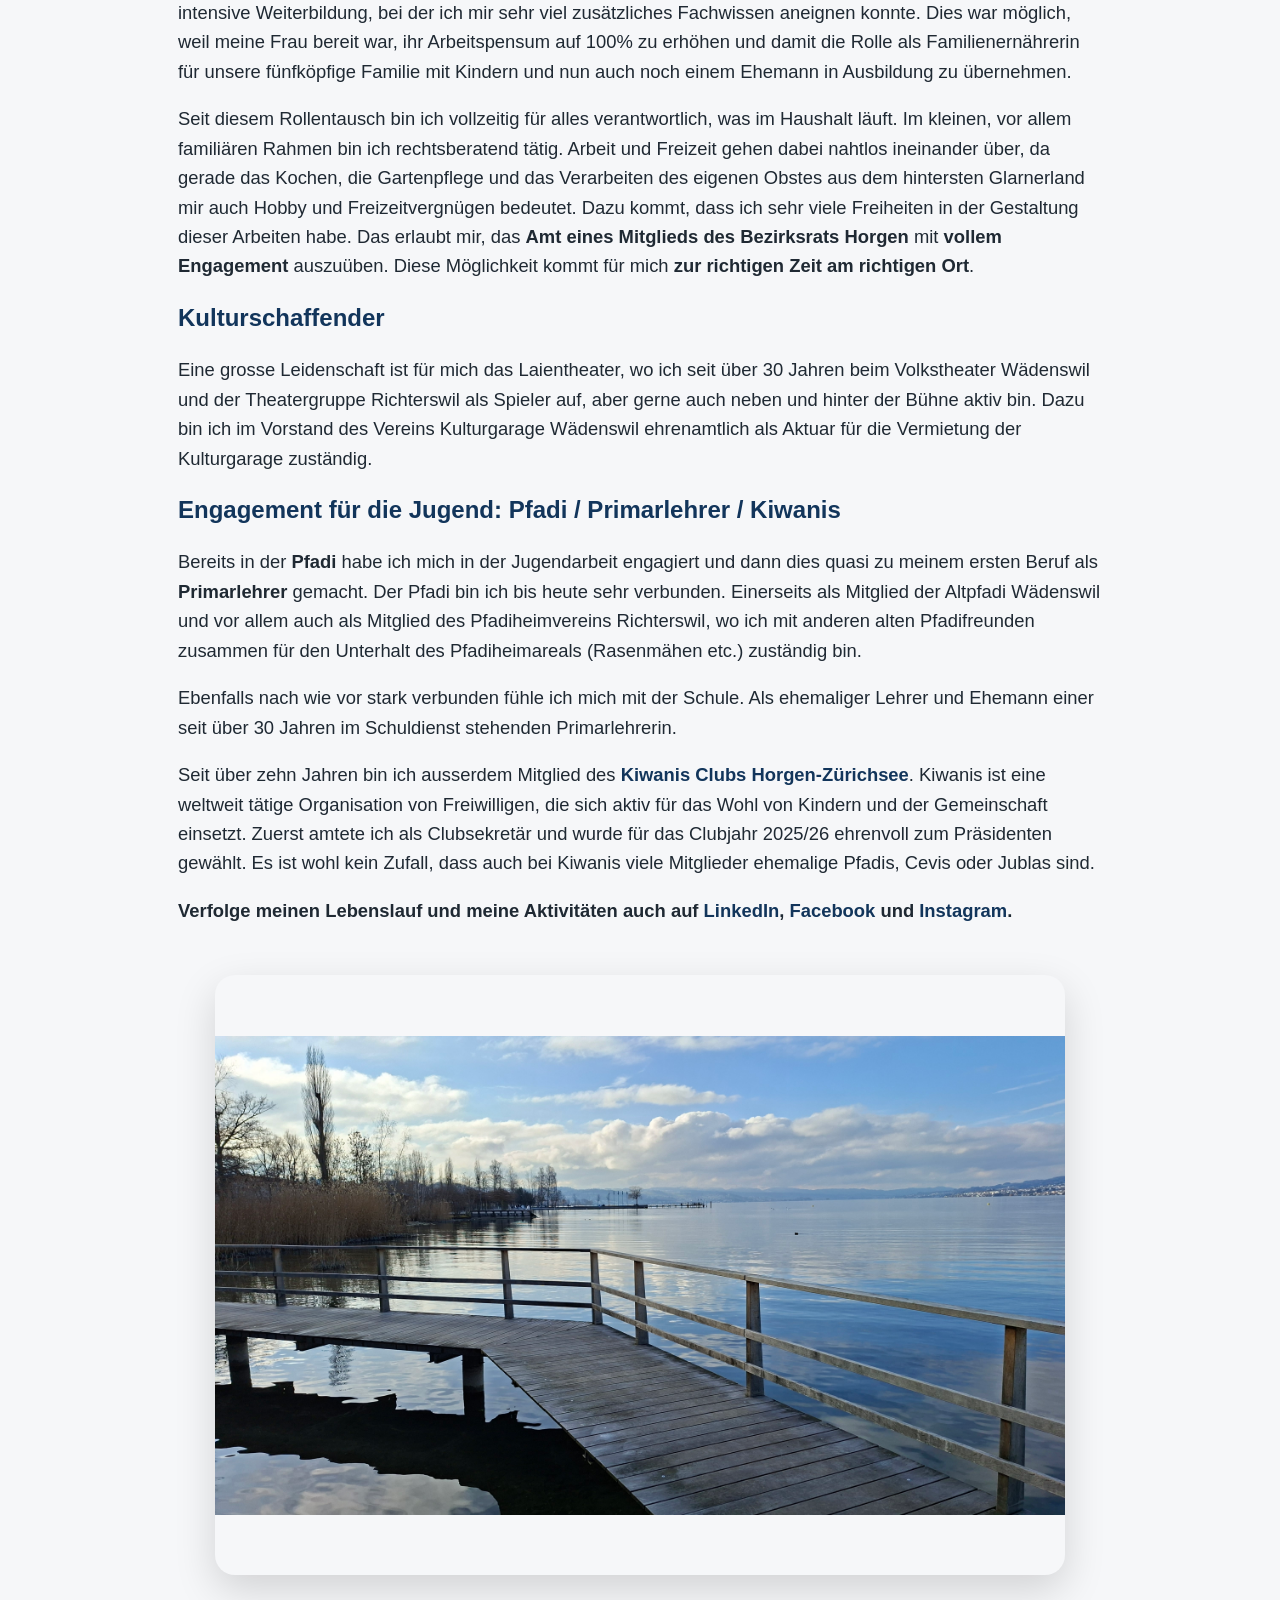
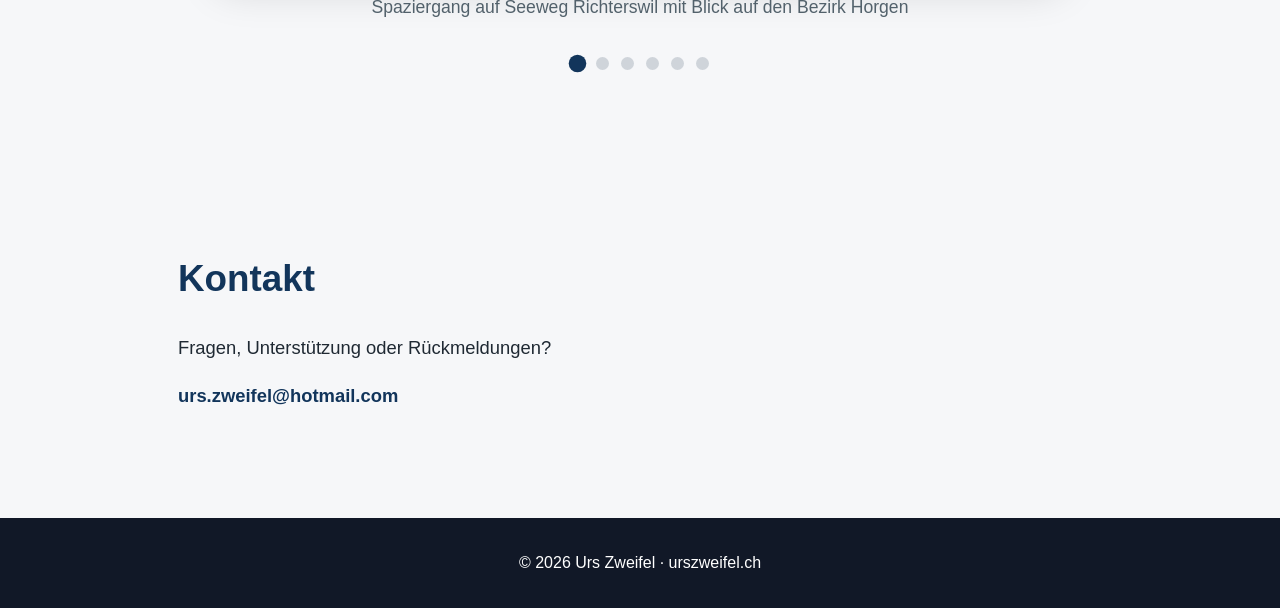
==== commit 71ff88b3: "changed the text" ====
--- a/index.html
+++ b/index.html
@@ -49,7 +49,7 @@
       diese wichtige Behörde einbringen. Parteilos und -unbhängig.
     </p>
     <p>Bis zur Urnenwahl am 27. September 2026 dauert es nicht mehr lange. Vielen 
-        Dank jetzt schon für Deine/Ihre Unterstützung.</p>
+        Dank für Deine/Ihre Unterstützung.</p>
   </section>
 
   <section id="haltung" class="section alt">
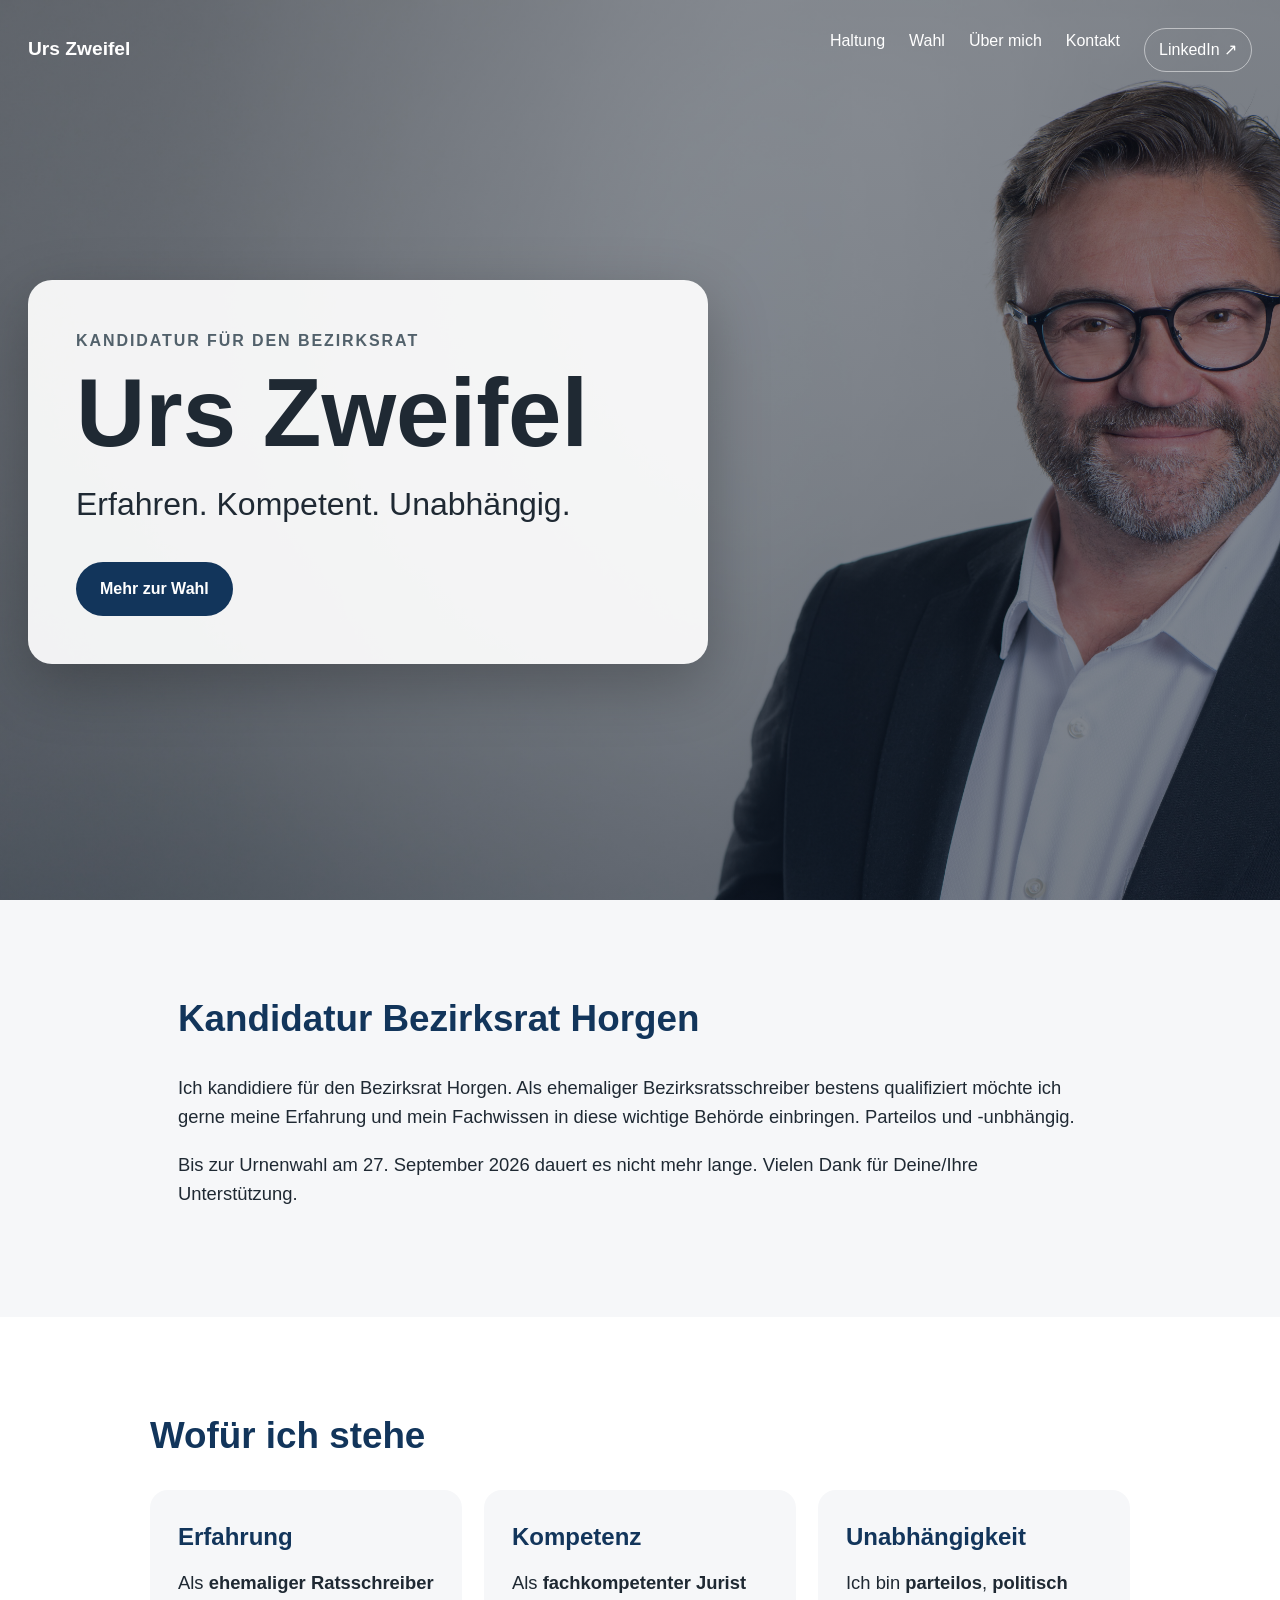
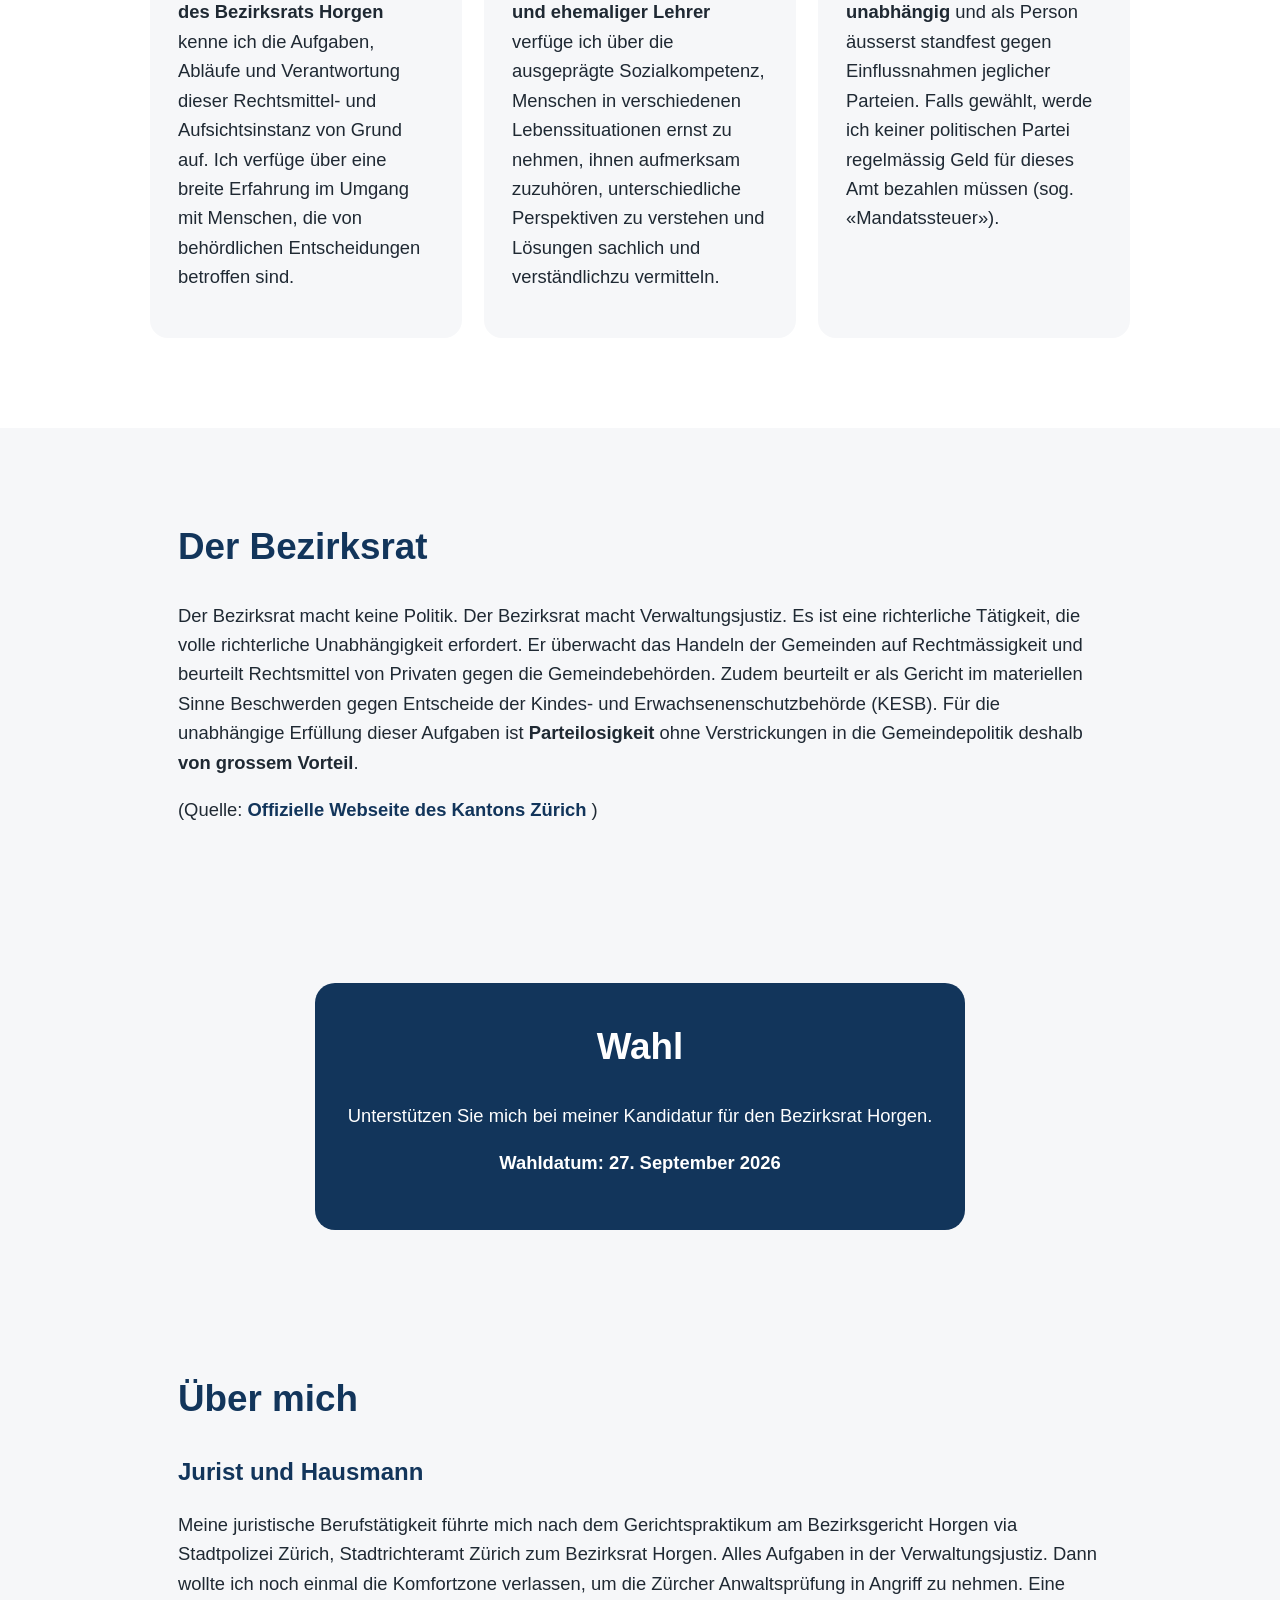
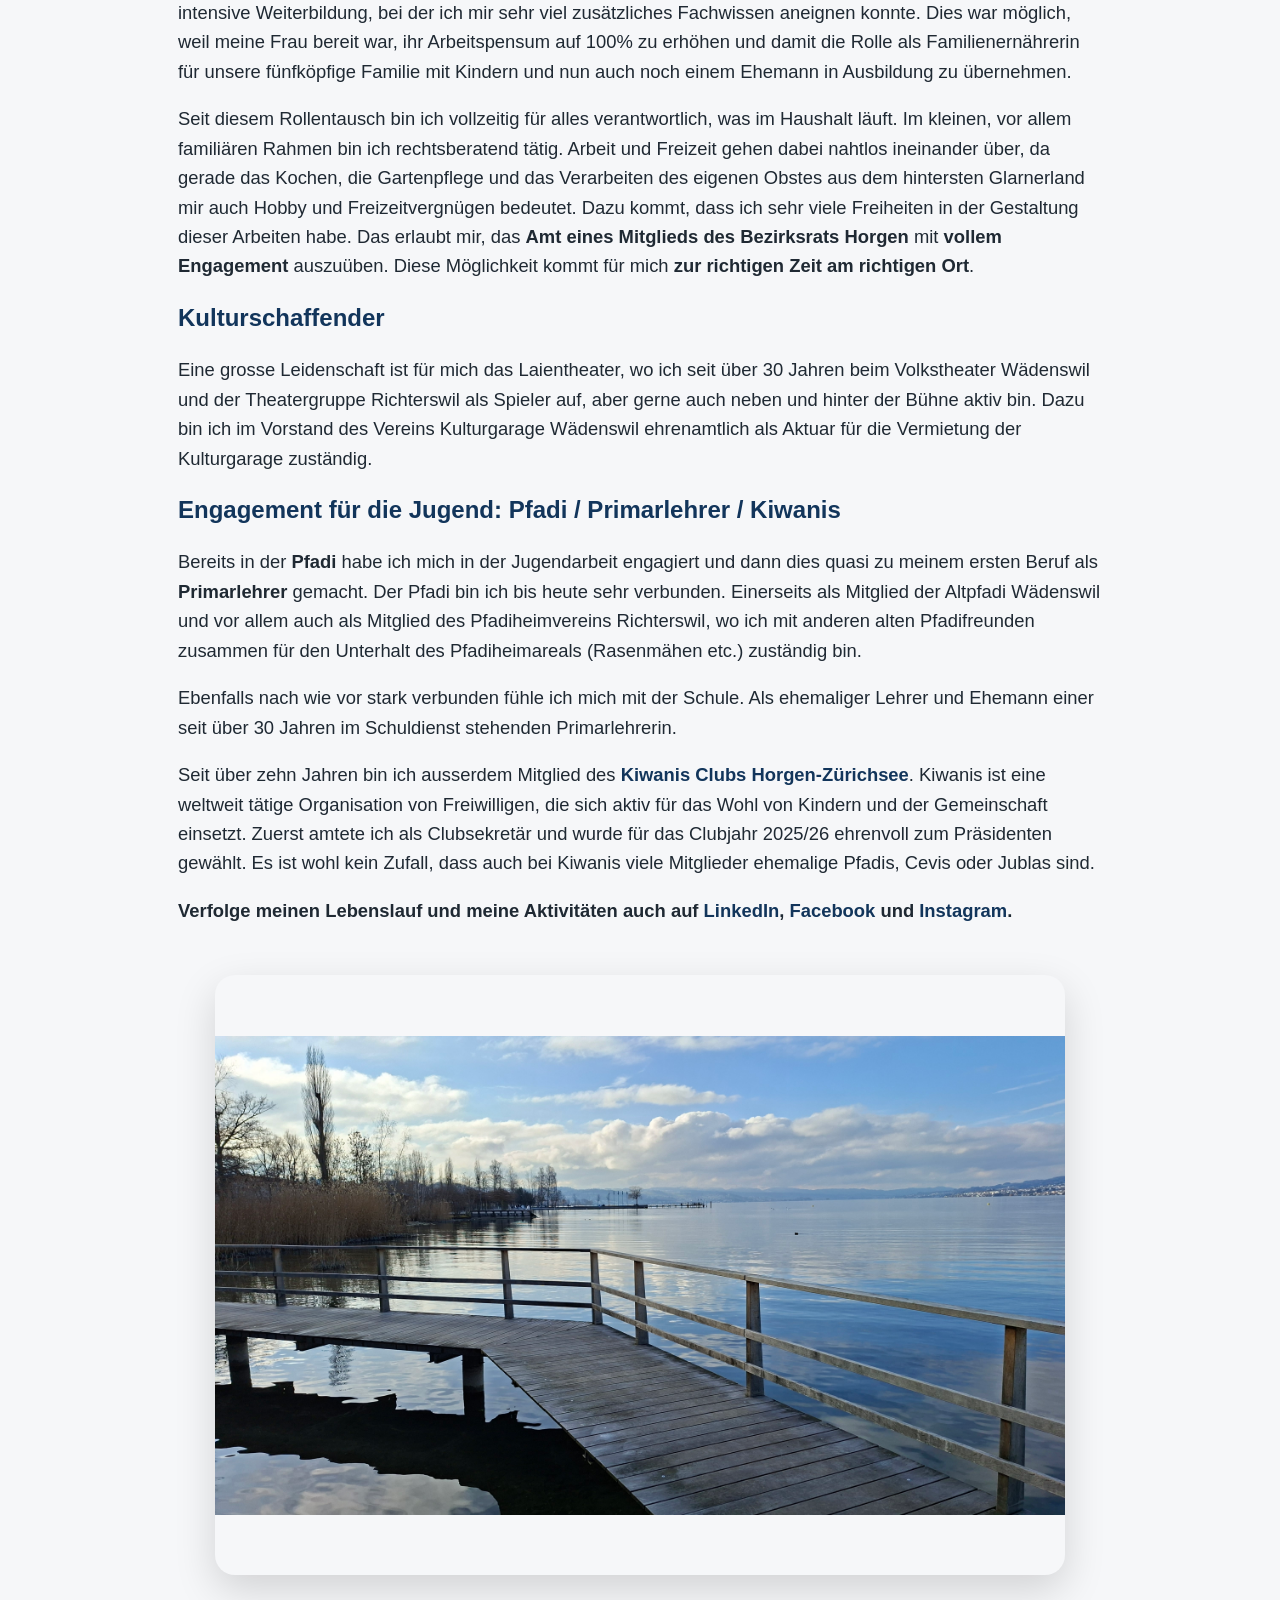
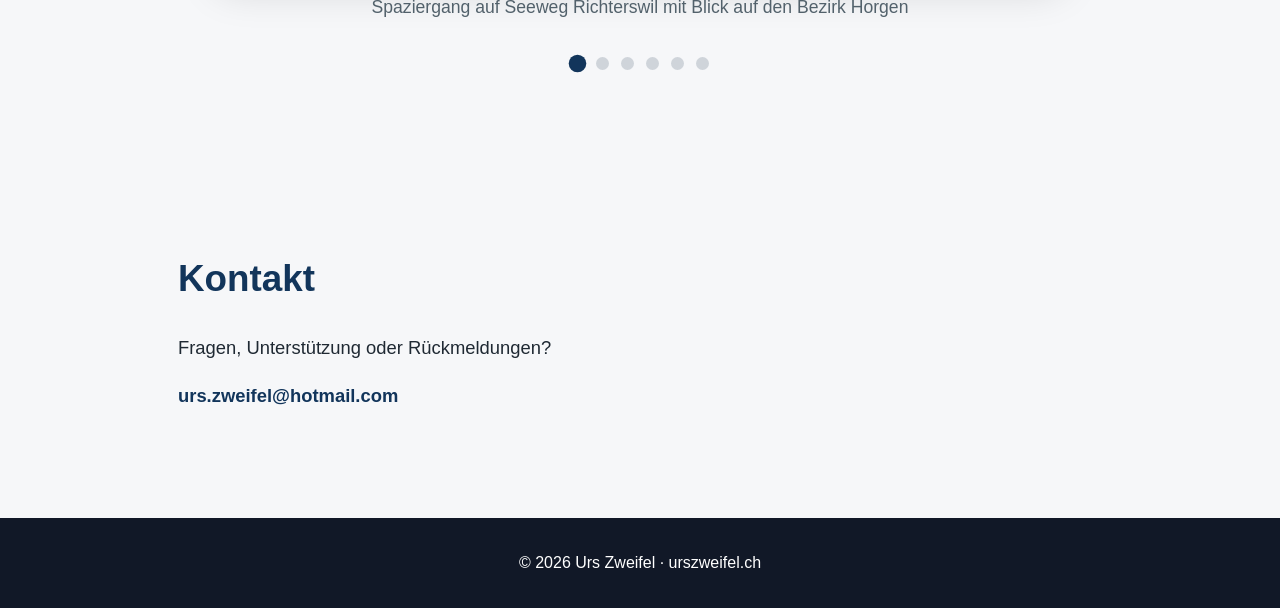
==== commit 7fb9b78d: "changed text" ====
--- a/index.html
+++ b/index.html
@@ -70,7 +70,7 @@
           Als <strong>fachkompetenter Jurist und ehemaliger Lehrer</strong> verfüge 
           ich über die ausgeprägte Sozialkompetenz, Menschen 
           in verschiedenen Lebenssituationen ernst zu nehmen, ihnen aufmerksam zuzuhören, 
-          unterschiedliche Perspektiven zu verstehen und Lösungen sachlich zu vermitteln.
+          unterschiedliche Perspektiven zu verstehen und Lösungen sachlich und verständlichzu vermitteln.
         </p>
       </div>
       <div class="card">
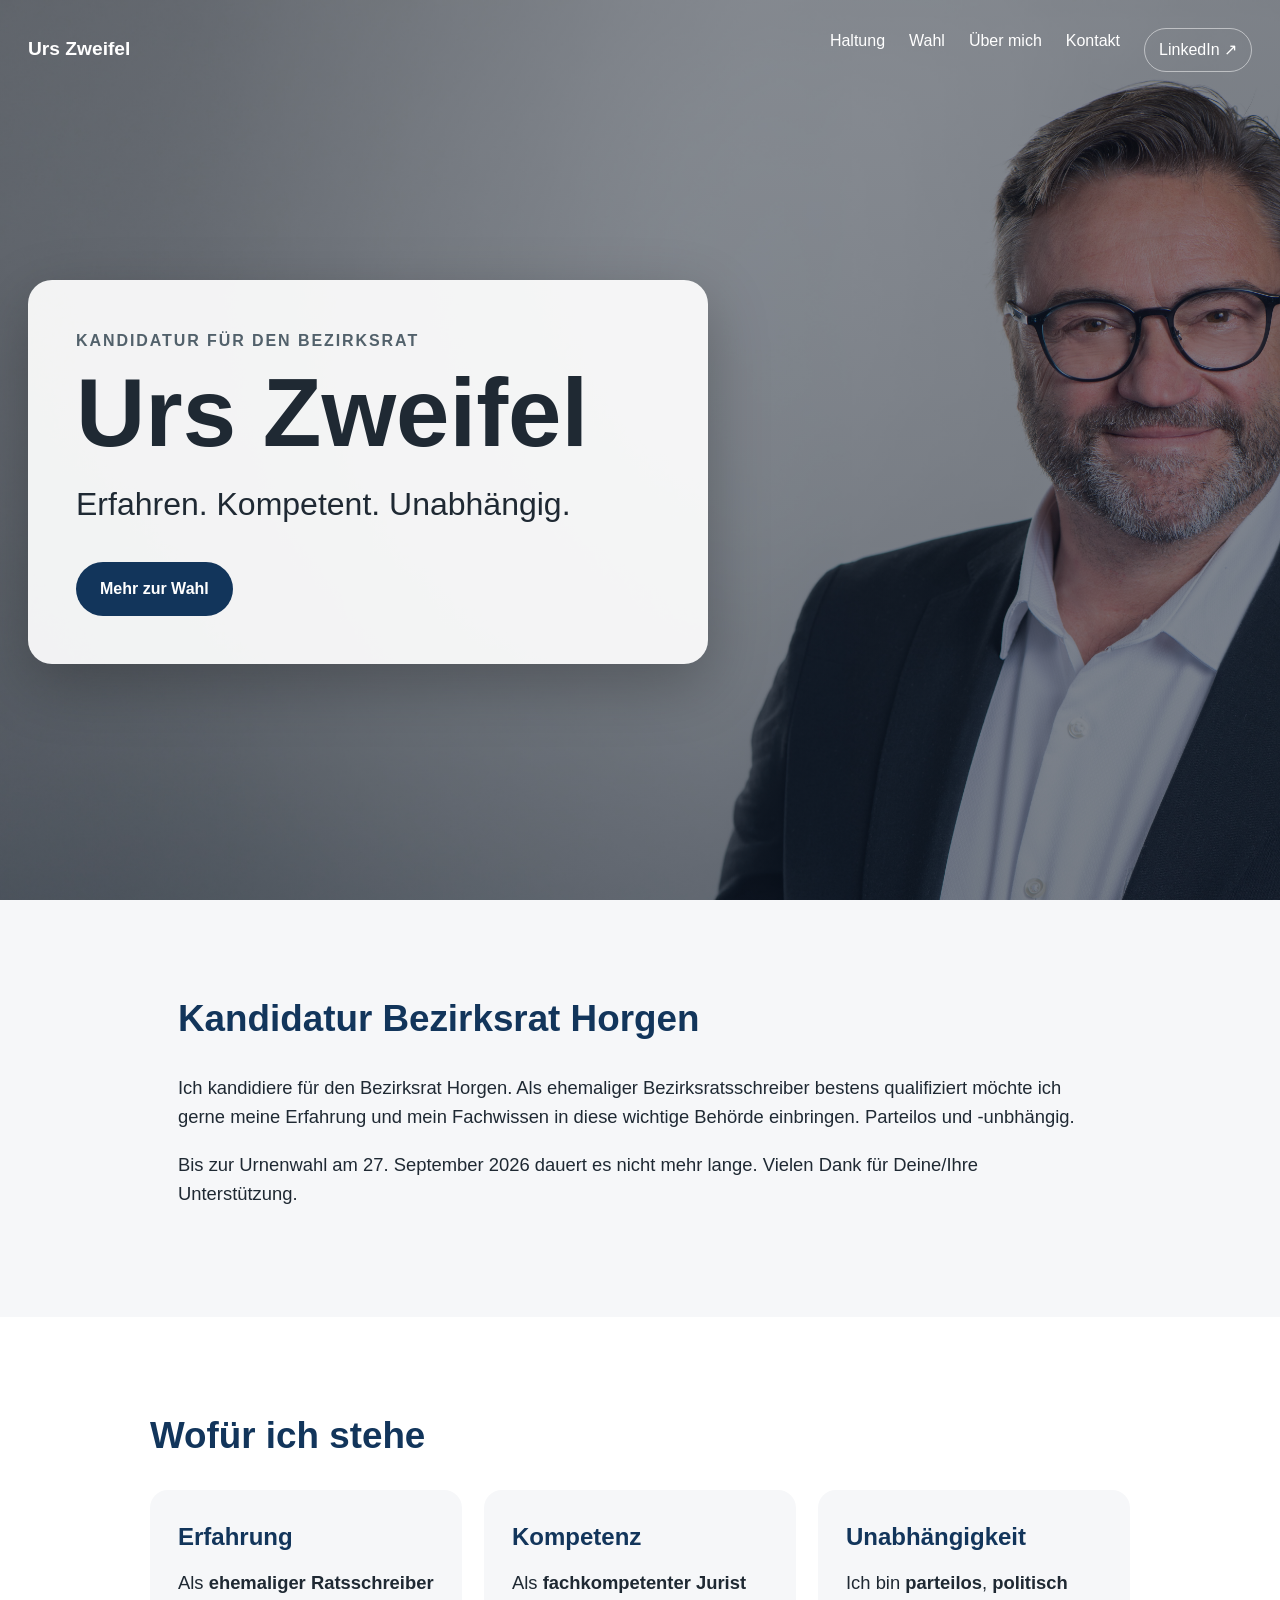
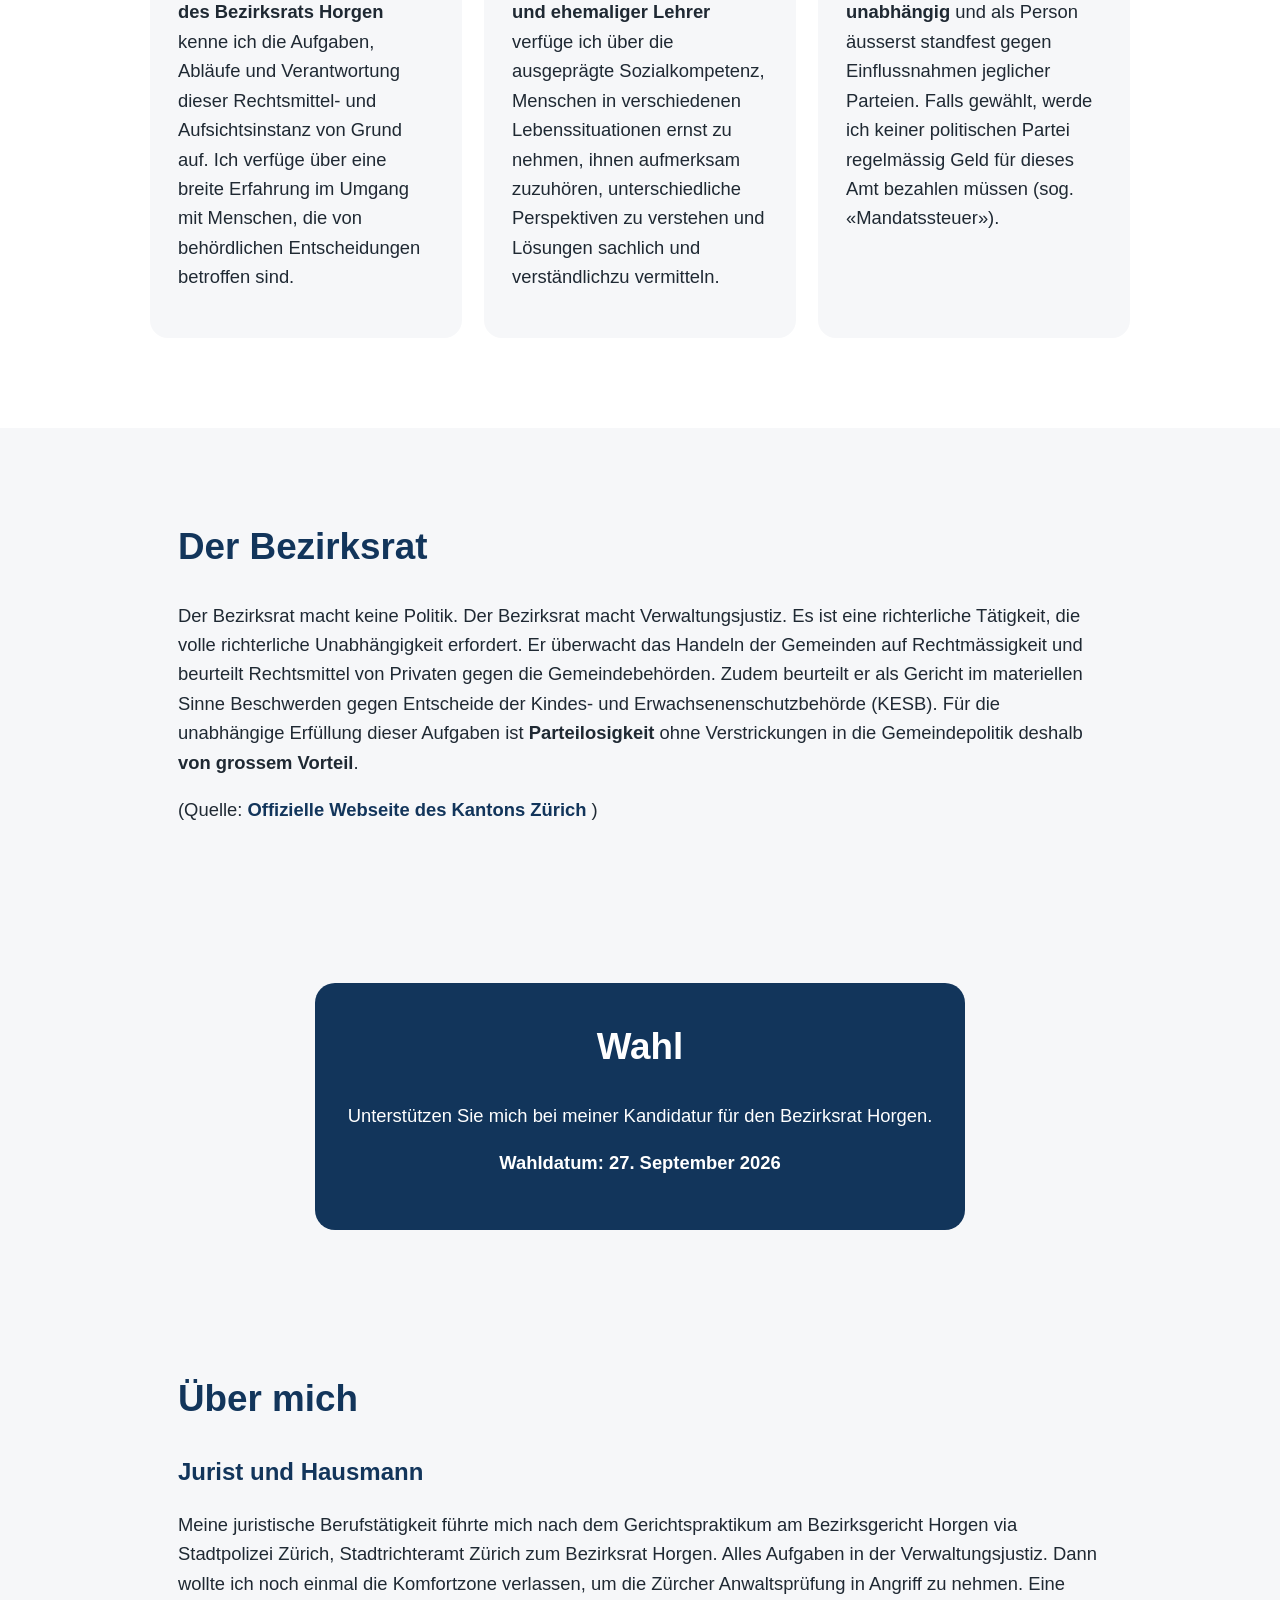
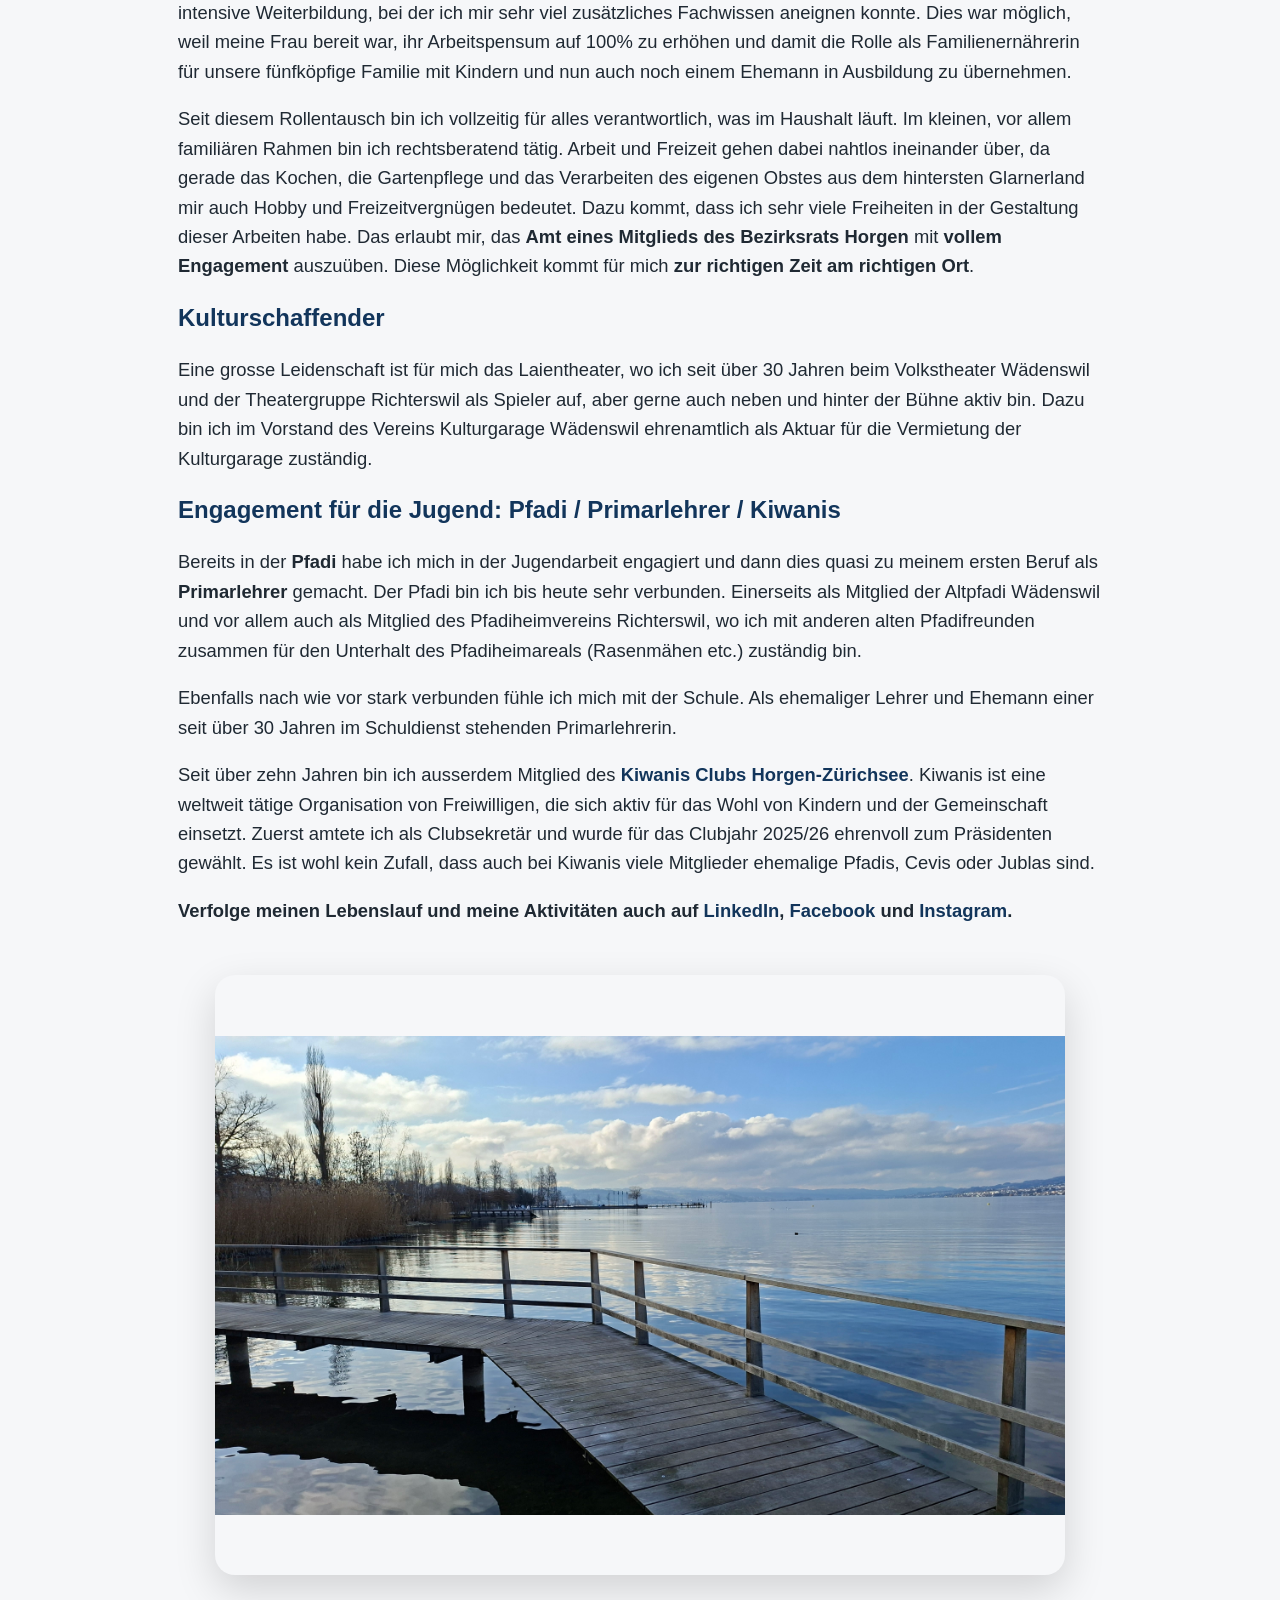
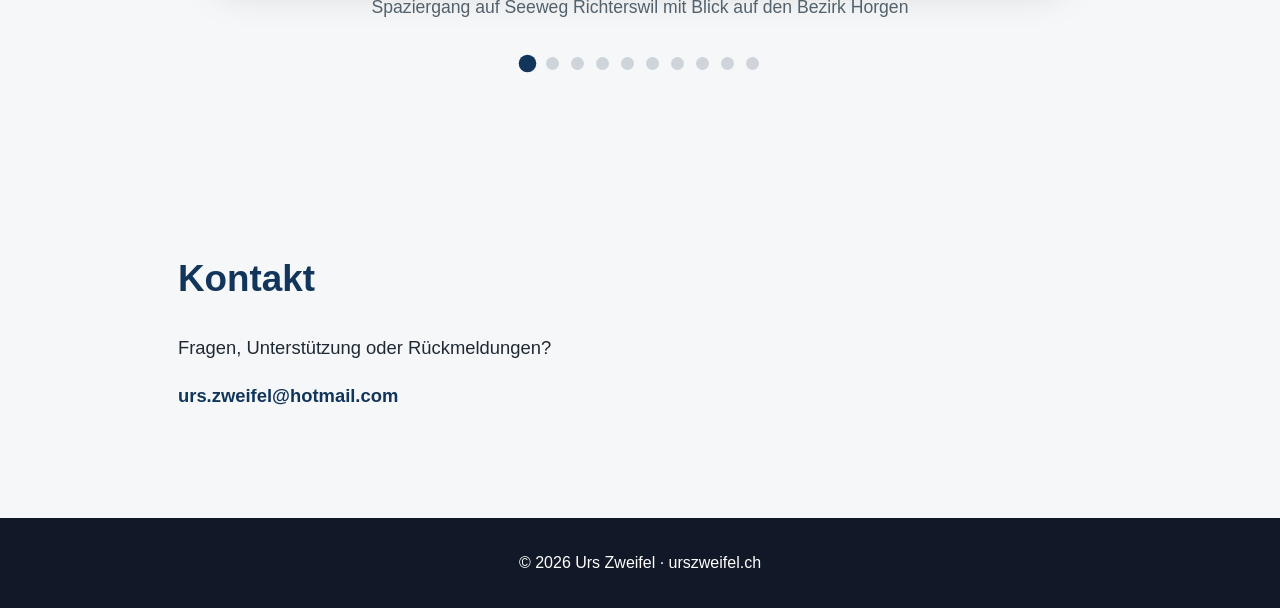
==== commit de72f373: "changed pictures" ====
--- a/index.html
+++ b/index.html
@@ -6,6 +6,13 @@
   <meta name="viewport" content="width=device-width, initial-scale=1.0" />
   <title>Urs Zweifel – Bezirksrat</title>
   <link rel="icon" type="image/png" href="favicon.jpeg">
+  <!-- Privacy-friendly analytics by Plausible -->
+  <script async src="https://plausible.io/js/pa-6FjVetPSWR9qsbC3TMz6v.js"></script>
+  <script>
+    window.plausible=window.plausible||function(){(plausible.q=plausible.q||[]).push(arguments)},plausible.init=plausible.init||function(i){plausible.o=i||{}};
+    plausible.init()
+  </script>
+
   <link rel="stylesheet" href="style.css" />
 </head>
 
@@ -211,6 +218,10 @@
         <span class="dot" onclick="showSlide(3)"></span>
         <span class="dot" onclick="showSlide(4)"></span>
         <span class="dot" onclick="showSlide(5)"></span>
+        <span class="dot" onclick="showSlide(6)"></span>
+        <span class="dot" onclick="showSlide(7)"></span>
+        <span class="dot" onclick="showSlide(8)"></span>
+        <span class="dot" onclick="showSlide(9)"></span>
       </div>
 
     </div>
@@ -230,20 +241,28 @@
 <script>
 const images = [
   "bilder/Spaziergang auf Seeweg Richterswil mit Blick auf den Bezirk Horgen.jpg",
-  "bilder/Eigener Bio Apfelmost in Handarbeit.jpg",
   "bilder/Am Lichtpult bei der Theatergruppe Richterswil.jpg",
   "bilder/In Gina Gionfriddos Rapture, Blister, Burn beim Volkstheater Wädenswil.jpg",
-  "bilder/Feini eigni Chriesi.jpg",
+  "bilder/In Gina Gionfriddos Rapture, Blister, Burn beim Volkstheater Wädenswil 2.jpg",
+  "bilder/Pfadiheim Richterswil.jpg",
+  "bilder/Garten für alte Kartoffelsorten.jpg",
+  "bilder/Eigene Bio Parlikartoffeln für Gnocchi.jpg",
   "bilder/Mein Baumgärtli In Linthal GL.jpg",
+  "bilder/Kochen auf dem alten Holzherd.jpg",
+  "bilder/Meine Lieblingsquelle des Zürichsseewassers Gletscherseeli Clariden.jpg",
 ];
 
 const captions = [
   "Spaziergang auf Seeweg Richterswil mit Blick auf den Bezirk Horgen",
-  "Eigener Bio Apfelmost in Handarbeit",
   "Am Lichtpult bei der Theatergruppe Richterswil",
   "In Gina Gionfriddos Rapture, Blister, Burn beim Volkstheater Wädenswil",
-  "Feini eigni Chriesi",
-  "Mein Baumgärtli in Linthal GL"
+  "In Gina Gionfriddos Rapture, Blister, Burn beim Volkstheater Wädenswil",
+  "Pfadiheim Richterswil",
+  "Garten für alte Kartoffelsorten",
+  "Eigene Bio Parlikartoffeln für Gnocchi",
+  "Mein Baumgärtli in Linthal, GL",
+  "Kochen auf dem alten Holzherd",
+  "Meine Lieblingsquelle des Zürichseewassers: Gletscherseeli Clariden"
 ];
 
 let currentImage = 0;
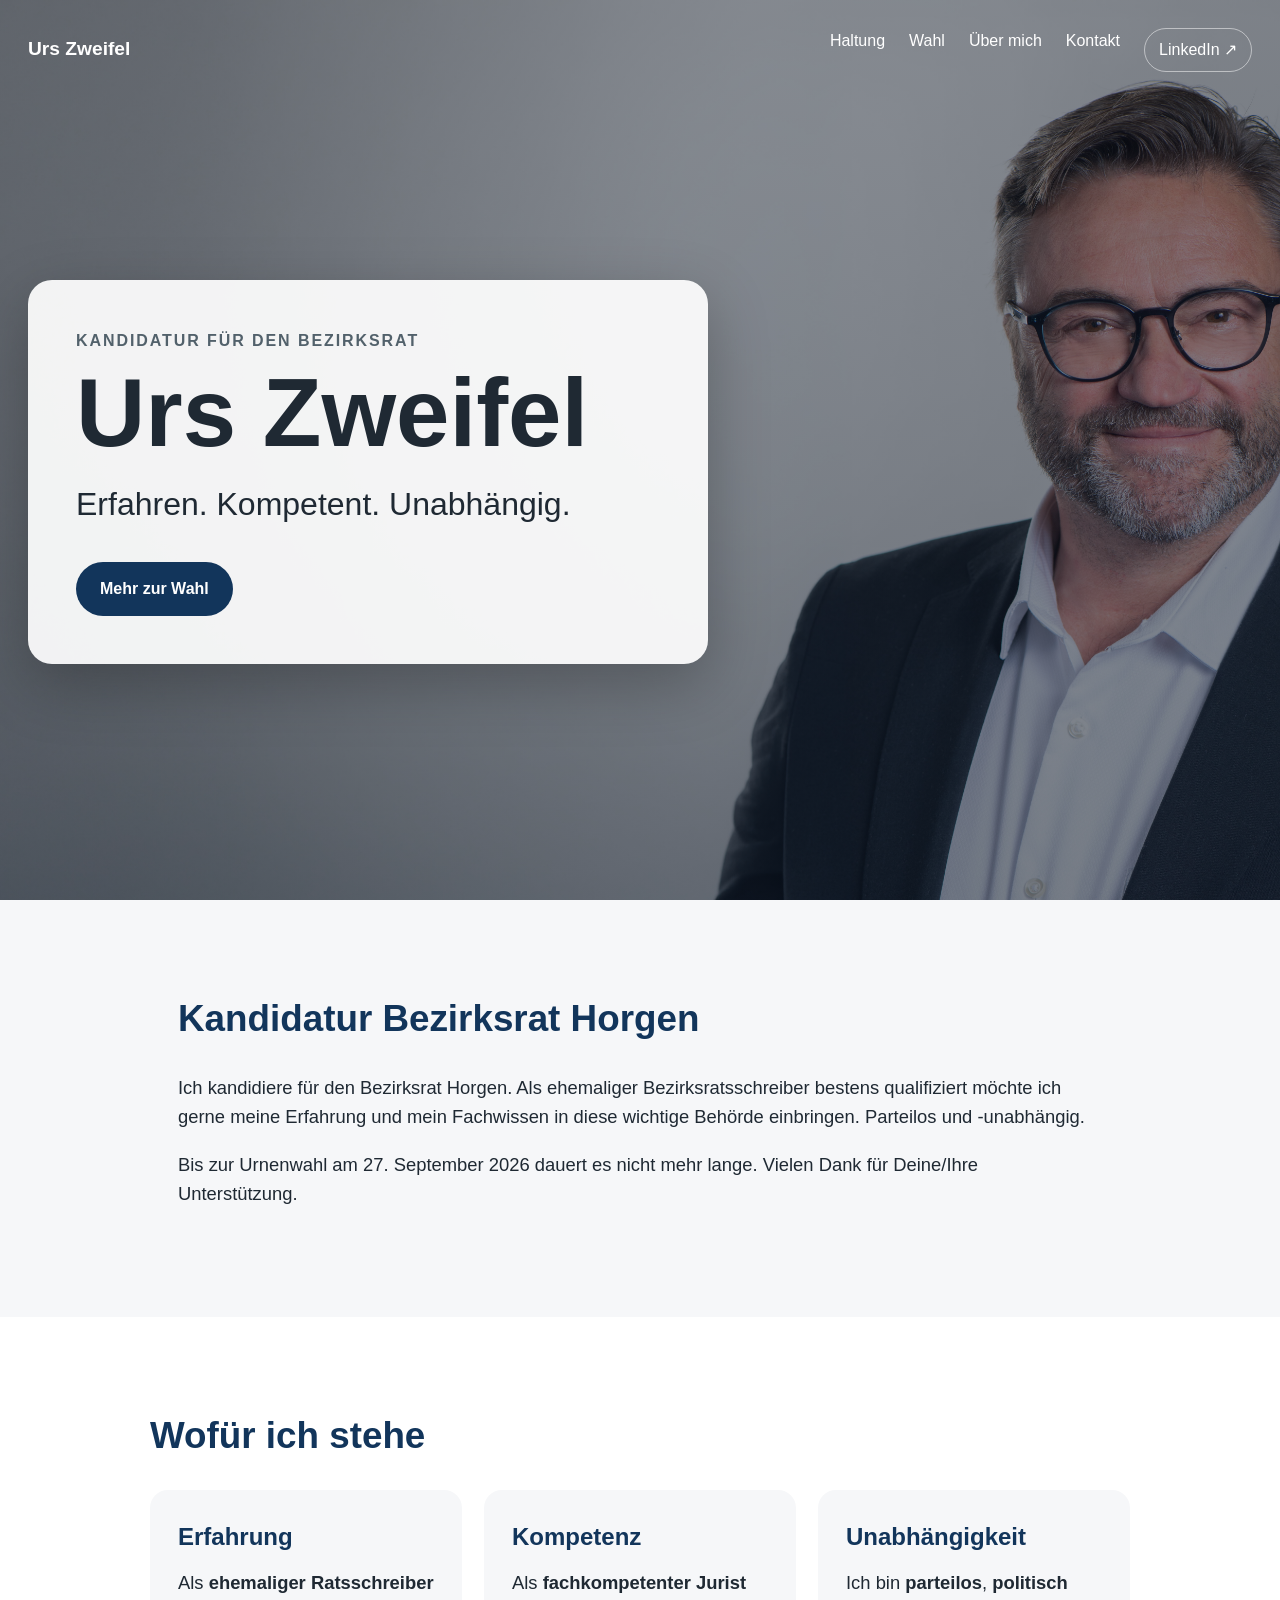
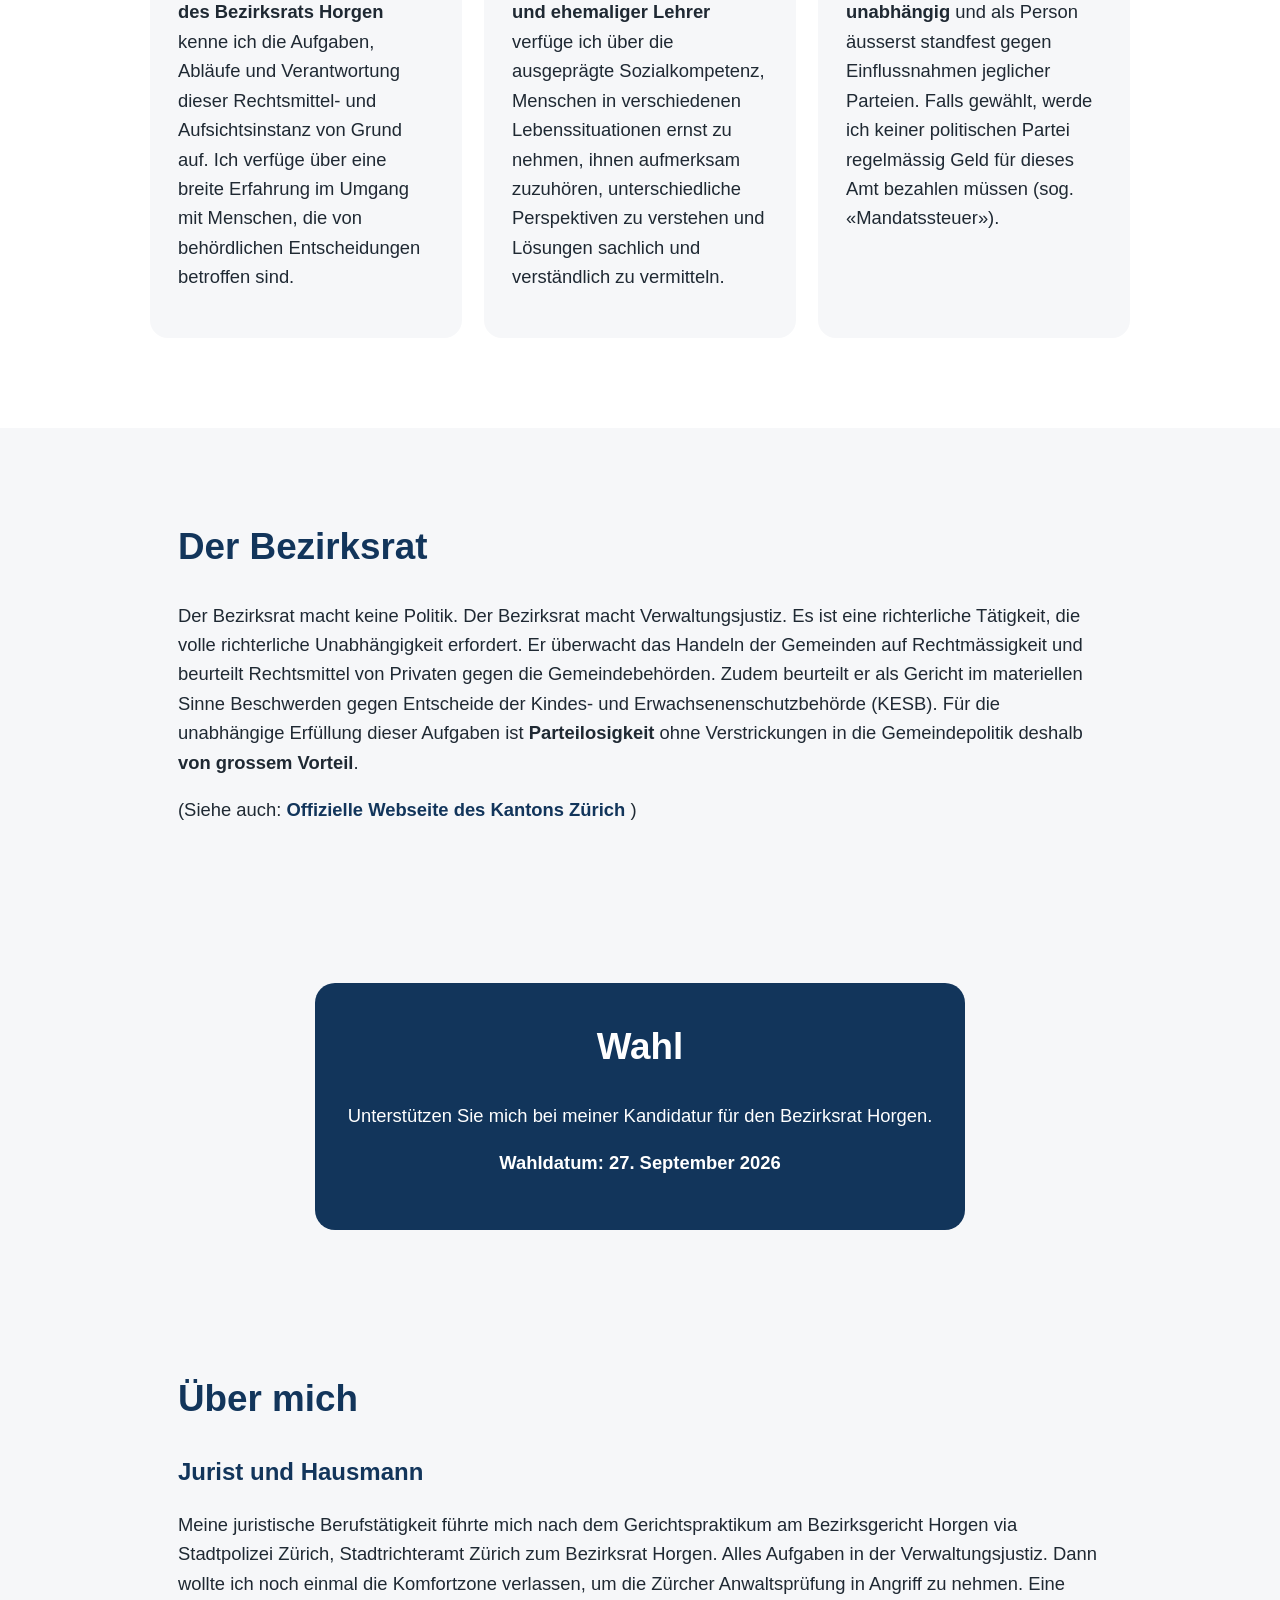
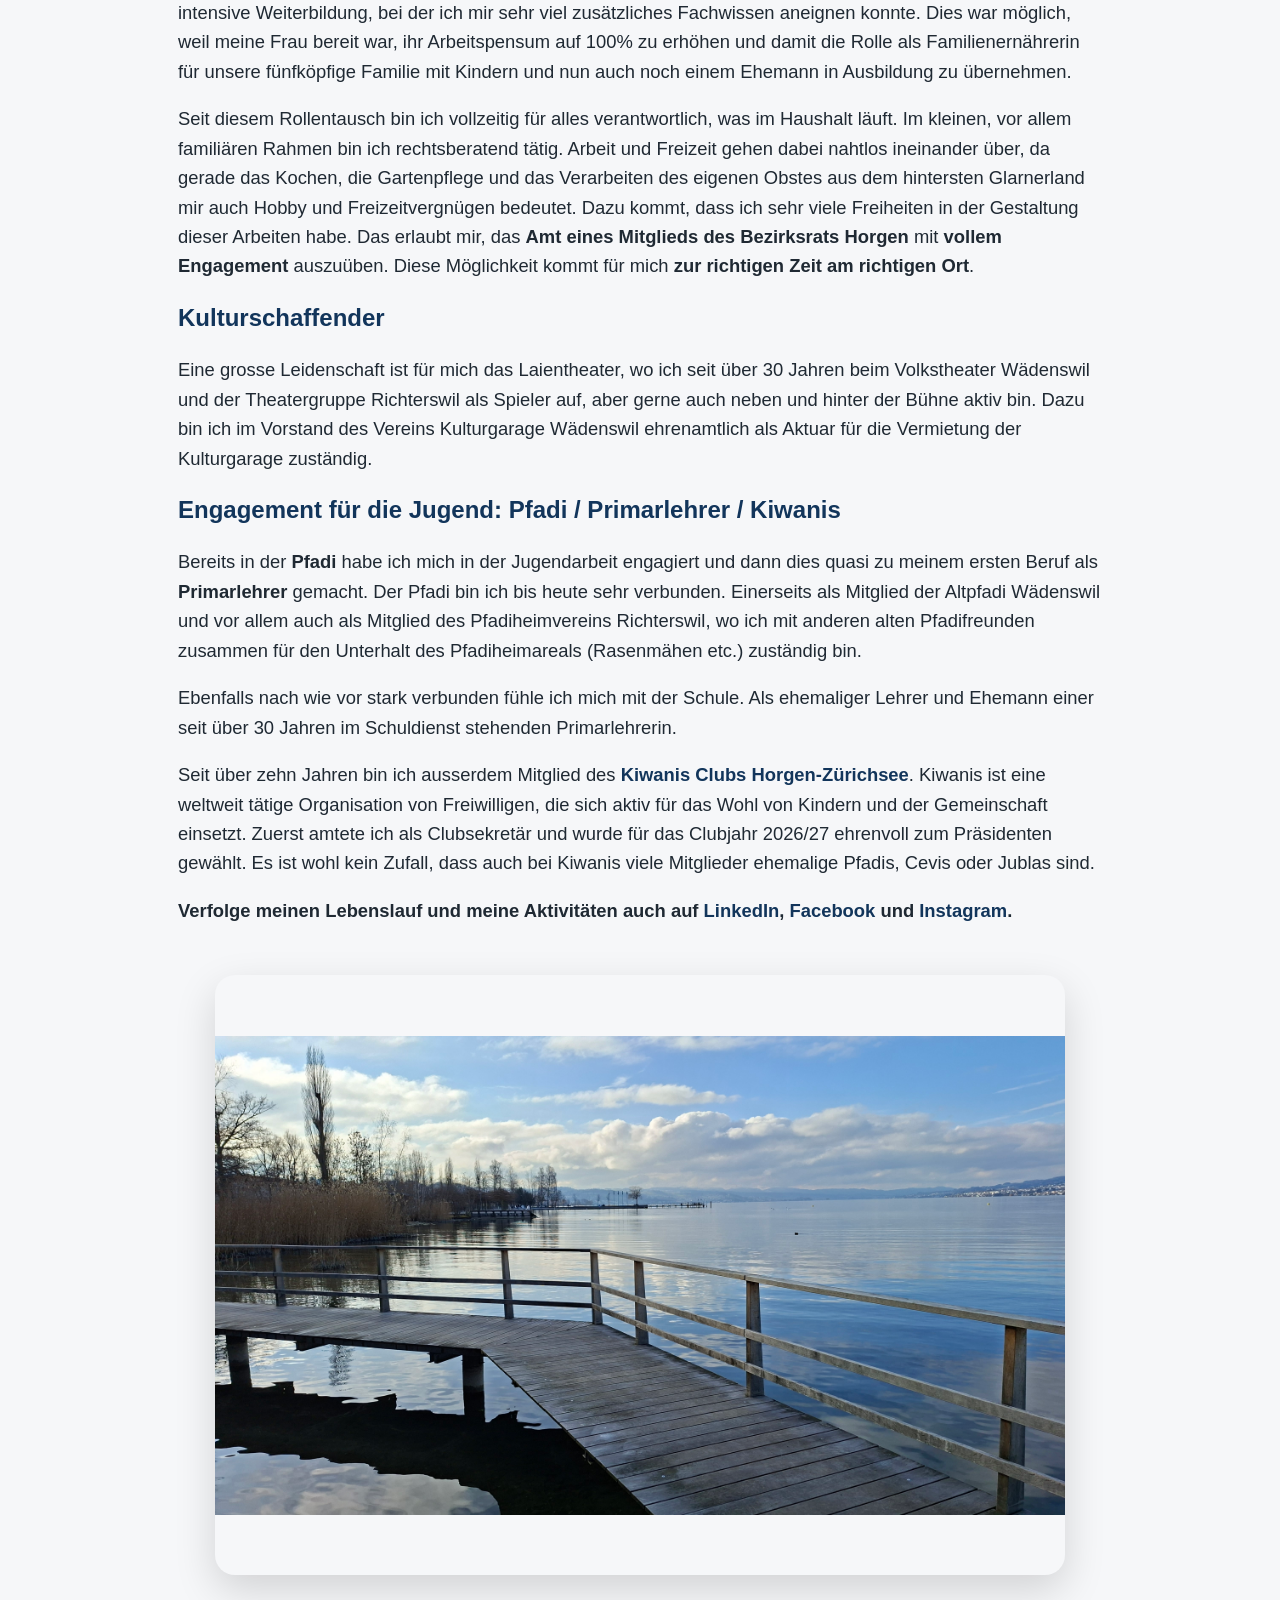
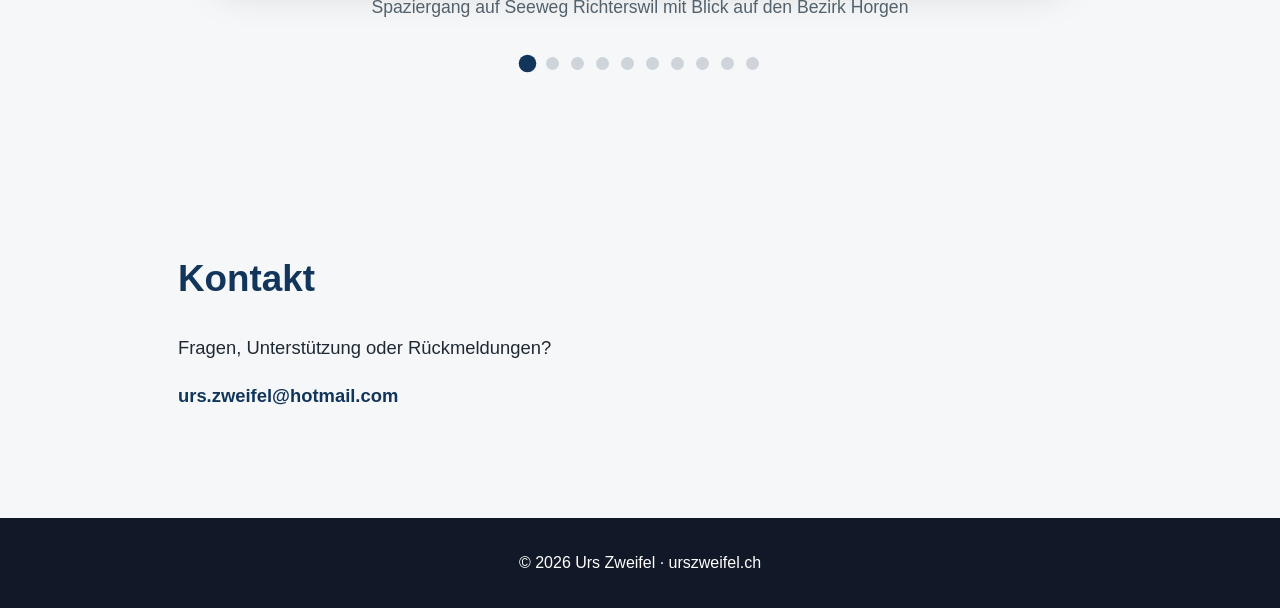
==== commit 9665fa95: "changed text" ====
--- a/index.html
+++ b/index.html
@@ -53,7 +53,7 @@
     <h2>Kandidatur Bezirksrat Horgen </h2>
     <p>Ich kandidiere für den Bezirksrat Horgen.  Als ehemaliger Bezirksratsschreiber 
       bestens qualifiziert möchte ich gerne meine Erfahrung und mein Fachwissen in 
-      diese wichtige Behörde einbringen. Parteilos und -unbhängig.
+      diese wichtige Behörde einbringen. Parteilos und -unabhängig.
     </p>
     <p>Bis zur Urnenwahl am 27. September 2026 dauert es nicht mehr lange. Vielen 
         Dank für Deine/Ihre Unterstützung.</p>
@@ -77,7 +77,7 @@
           Als <strong>fachkompetenter Jurist und ehemaliger Lehrer</strong> verfüge 
           ich über die ausgeprägte Sozialkompetenz, Menschen 
           in verschiedenen Lebenssituationen ernst zu nehmen, ihnen aufmerksam zuzuhören, 
-          unterschiedliche Perspektiven zu verstehen und Lösungen sachlich und verständlichzu vermitteln.
+          unterschiedliche Perspektiven zu verstehen und Lösungen sachlich und verständlich zu vermitteln.
         </p>
       </div>
       <div class="card">
@@ -103,7 +103,7 @@
       Verstrickungen in die Gemeindepolitik deshalb <strong>von grossem Vorteil</strong>. 
     </p>
     <p>
-      (Quelle: 
+      (Siehe auch: 
       <a href="https://www.zh.ch/de/direktion-der-justiz-und-des-innern/statthalteraemter-bezirksratskanzleien.html#-1098118366"
          target="_blank"
          rel="noopener noreferrer">
@@ -172,7 +172,7 @@
         Kiwanis Clubs Horgen-Zürichsee</a>. Kiwanis ist 
       eine weltweit tätige Organisation von Freiwilligen, die sich aktiv für das Wohl von 
       Kindern und der Gemeinschaft einsetzt. Zuerst amtete ich als Clubsekretär und wurde 
-      für das Clubjahr 2025/26 ehrenvoll zum Präsidenten gewählt. Es ist wohl kein Zufall, 
+      für das Clubjahr 2026/27 ehrenvoll zum Präsidenten gewählt. Es ist wohl kein Zufall, 
       dass auch bei Kiwanis viele Mitglieder ehemalige Pfadis, Cevis oder Jublas sind.  
     </p>
     <p>
